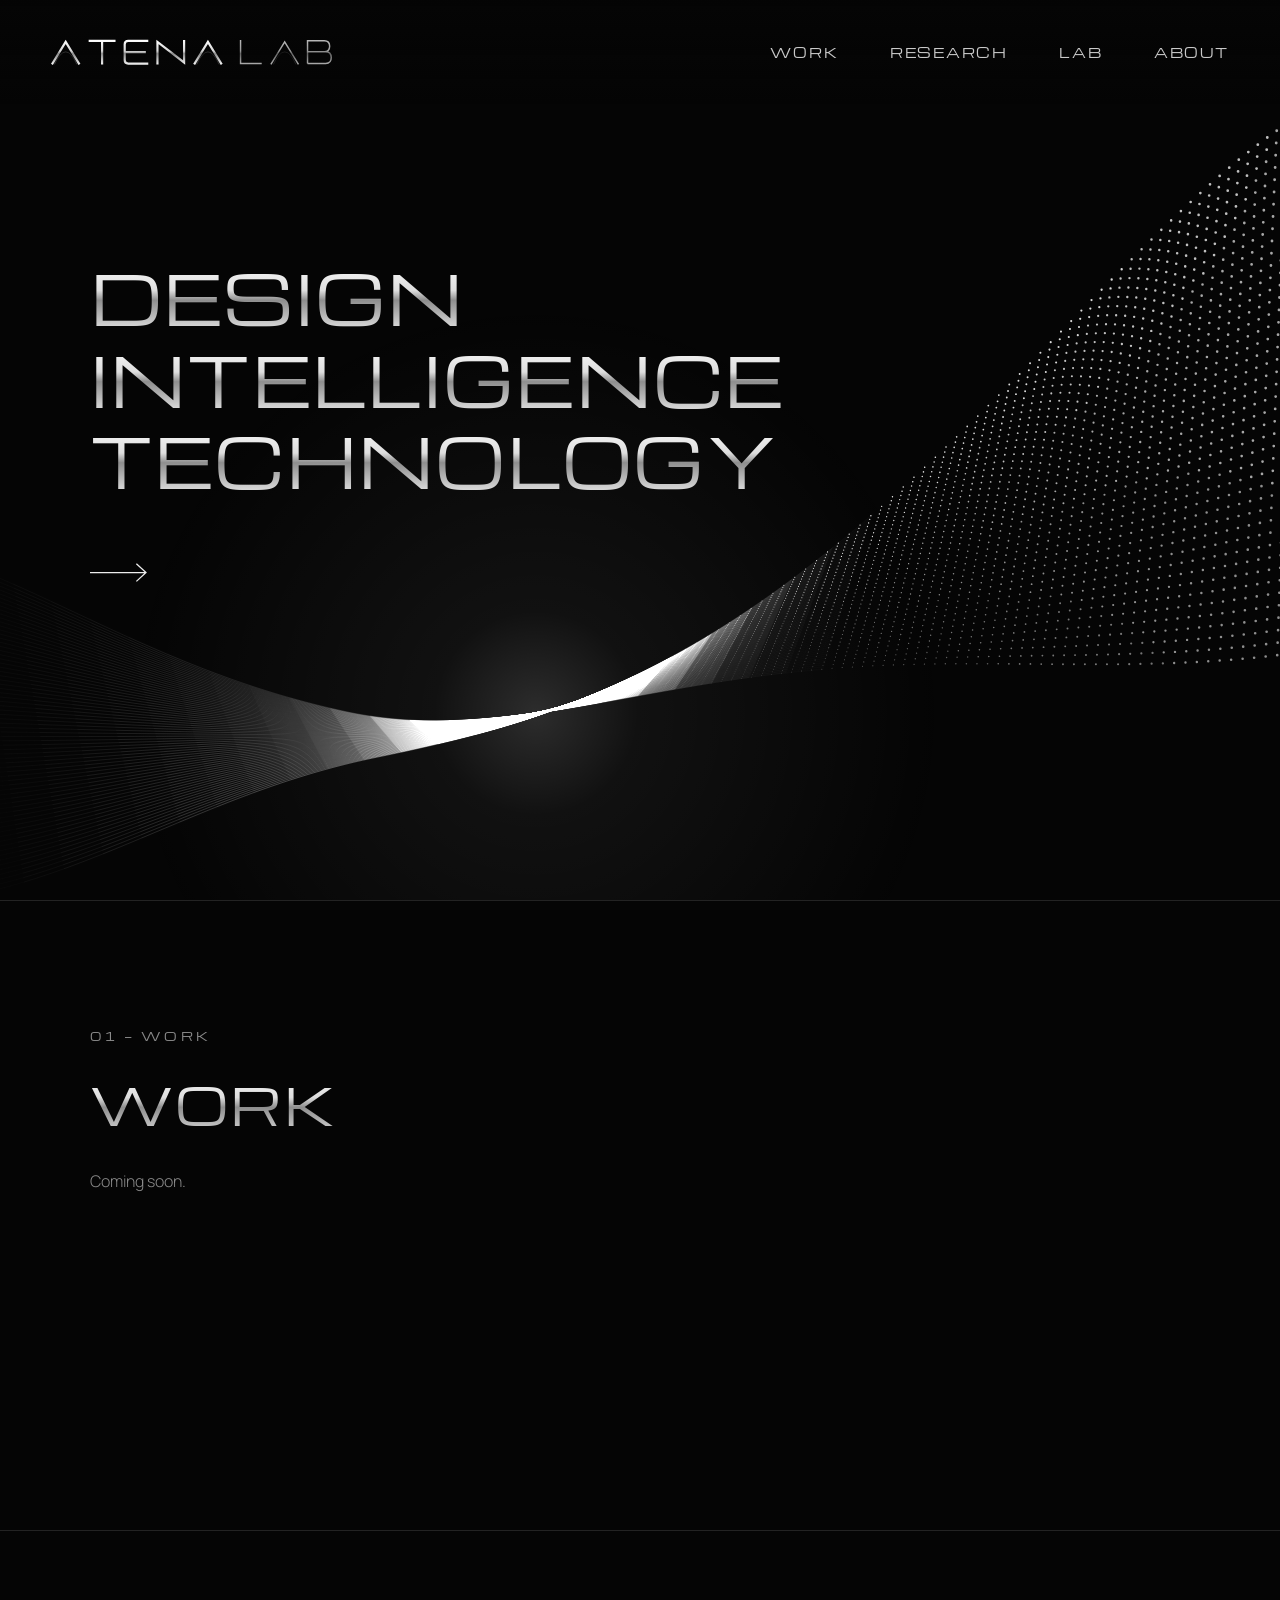
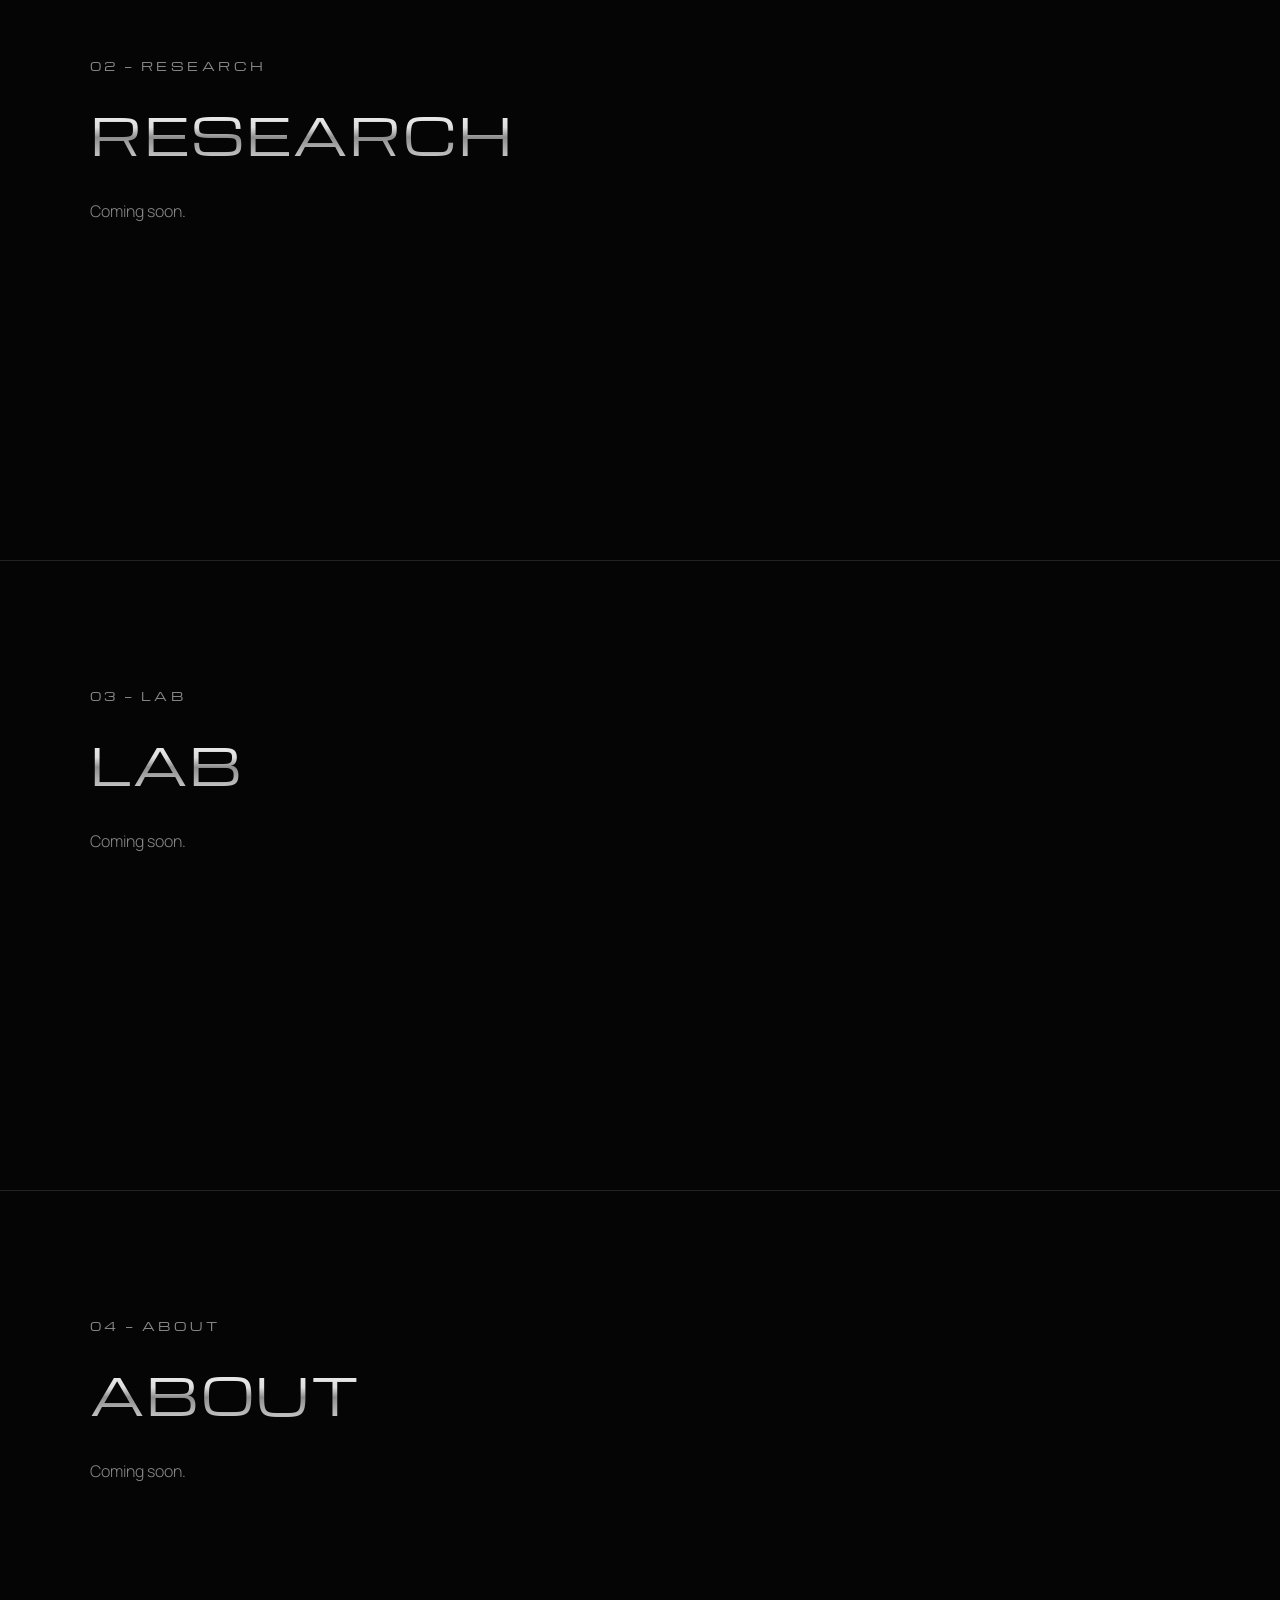
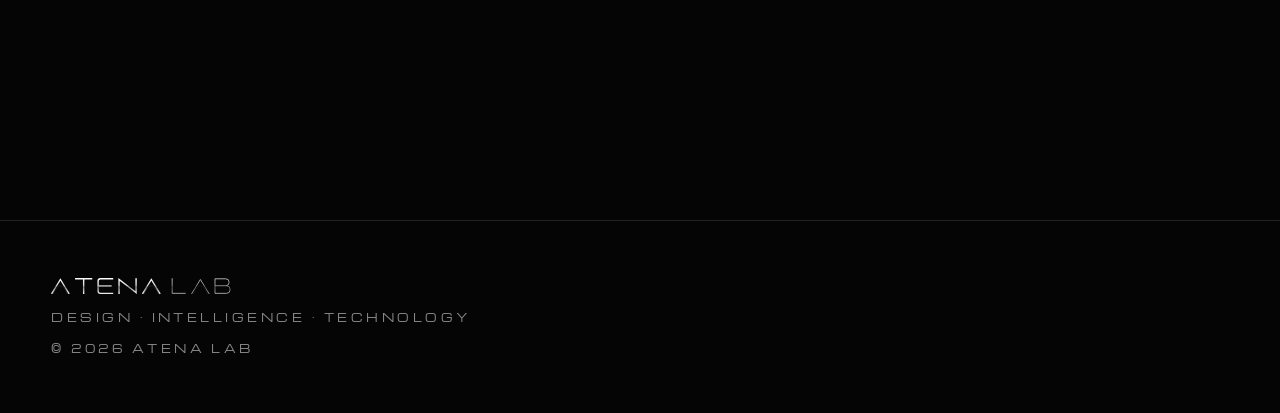
==== index.html @ 181335c7 "Primera version de la pagina de Atena Lab: portada con onda animada, marca y secciones Co-Authored-B" ====
<!doctype html>
<html lang="en">
<head>
  <meta charset="utf-8">
  <meta name="viewport" content="width=device-width, initial-scale=1">
  <title>Atena Lab — Design · Intelligence · Technology</title>
  <meta name="description" content="Atena Lab: design, intelligence and technology.">
  <meta name="theme-color" content="#050505">
  <meta property="og:title" content="Atena Lab">
  <meta property="og:description" content="Design · Intelligence · Technology">
  <meta property="og:image" content="assets/marca/logo-atena-lab.webp">
  <link rel="icon" href="assets/favicon.svg" type="image/svg+xml">
  <link rel="preconnect" href="https://fonts.googleapis.com">
  <link rel="preconnect" href="https://fonts.gstatic.com" crossorigin>
  <link href="https://fonts.googleapis.com/css2?family=Michroma&family=Manrope:wght@300;400&display=swap" rel="stylesheet">
  <link rel="stylesheet" href="css/style.css">
</head>
<body>
  <!-- Logotipo vectorial (aproximación del logo de marca; se reutiliza con <use>) -->
  <svg width="0" height="0" style="position:absolute" aria-hidden="true">
    <defs>
      <linearGradient id="metal" x1="0" y1="0" x2="0" y2="100" gradientUnits="userSpaceOnUse">
        <stop offset="0" stop-color="#ffffff"/>
        <stop offset=".45" stop-color="#d6d6d6"/>
        <stop offset=".56" stop-color="#8c8c8c"/>
        <stop offset="1" stop-color="#f0f0f0"/>
      </linearGradient>
      <symbol id="wordmark" viewBox="0 -8 1152 112">
        <g fill="none" stroke="url(#metal)" stroke-width="9" stroke-linejoin="miter">
          <!-- ATENA -->
          <path d="M3.5,100 L60,8 L116.5,100"/>
          <path d="M14,100 Q60,-2 106,100" stroke-width="1.6" opacity=".55"/>
          <path d="M154,3.5 H264 M209,3.5 V100"/>
          <path d="M398,3.5 H316 Q301.5,3.5 301.5,18 V82 Q301.5,96.5 316,96.5 H398 M301.5,50 H388"/>
          <path d="M435.5,100 V8 L544.5,92 V0"/>
          <path d="M585.5,100 L642,8 L698.5,100"/>
          <path d="M596,100 Q642,-2 688,100" stroke-width="1.6" opacity=".55"/>
        </g>
        <g fill="none" stroke="url(#metal)" stroke-width="6" stroke-linejoin="miter" opacity=".72">
          <!-- LAB -->
          <path d="M775.5,0 V96.5 H862"/>
          <path d="M899.5,100 L956,8 L1012.5,100"/>
          <path d="M910,100 Q956,-2 1002,100" stroke-width="1.4" opacity=".55"/>
          <path d="M1049.5,96.5 V3.5 H1118 Q1140,3.5 1140,25.75 Q1140,48 1118,48 H1049.5 M1118,48 H1124 Q1146.5,48 1146.5,72.25 Q1146.5,96.5 1124,96.5 H1049.5"/>
        </g>
      </symbol>
    </defs>
  </svg>

  <header class="top">
    <a class="brand" href="#inicio" aria-label="Atena Lab — inicio">
      <svg class="wordmark" role="img" aria-label="Atena Lab"><use href="#wordmark"/></svg>
    </a>
    <button class="menu-toggle" aria-expanded="false" aria-controls="menu" aria-label="Menu">
      <span></span><span></span>
    </button>
    <nav id="menu" class="menu">
      <a href="#work">Work</a>
      <a href="#research">Research</a>
      <a href="#lab">Lab</a>
      <a href="#about">About</a>
    </nav>
  </header>

  <main>
    <section id="inicio" class="hero">
      <canvas id="onda" aria-hidden="true"></canvas>
      <div class="hero-text">
        <h1>
          <span>Design</span>
          <span>Intelligence</span>
          <span>Technology</span>
        </h1>
        <a class="arrow" href="#work" aria-label="Go to work">
          <svg viewBox="0 0 72 24" aria-hidden="true"><path d="M0,12 H70 M58,1 L70,12 L58,23" fill="none" stroke="currentColor" stroke-width="1.6"/></svg>
        </a>
      </div>
    </section>

    <section id="work" class="block">
      <p class="label">01 — Work</p>
      <h2 class="metal">Work</h2>
      <p class="placeholder">Coming soon.</p>
    </section>

    <section id="research" class="block">
      <p class="label">02 — Research</p>
      <h2 class="metal">Research</h2>
      <p class="placeholder">Coming soon.</p>
    </section>

    <section id="lab" class="block">
      <p class="label">03 — Lab</p>
      <h2 class="metal">Lab</h2>
      <p class="placeholder">Coming soon.</p>
    </section>

    <section id="about" class="block">
      <p class="label">04 — About</p>
      <h2 class="metal">About</h2>
      <p class="placeholder">Coming soon.</p>
    </section>
  </main>

  <footer class="foot">
    <svg class="wordmark small" role="img" aria-label="Atena Lab"><use href="#wordmark"/></svg>
    <p class="tagline">Design · Intelligence · Technology</p>
    <p class="copy">© <span id="year"></span> Atena Lab</p>
  </footer>

  <script src="js/onda.js" defer></script>
  <script src="js/main.js" defer></script>
</body>
</html>
---- css/style.css ----
/* Atena Lab — hoja de estilos principal */
:root {
  --bg: #050505;
  --ink: #ededed;
  --muted: #8a8a8a;
  --line: rgba(255, 255, 255, .12);
  --display: "Michroma", "Eurostile", "Segoe UI", sans-serif;
  --body: "Manrope", "Segoe UI", system-ui, sans-serif;
  --gutter: clamp(16px, 4vw, 64px);
  --metal: linear-gradient(180deg, #ffffff 0%, #dedede 42%, #8e8e8e 54%, #f4f4f4 100%);
}

* { box-sizing: border-box; margin: 0; padding: 0; }
html { scroll-behavior: smooth; }
body {
  background: var(--bg);
  color: var(--ink);
  font-family: var(--body);
  font-weight: 300;
  line-height: 1.6;
  -webkit-font-smoothing: antialiased;
  overflow-x: hidden;
}
a { color: inherit; text-decoration: none; }

.metal {
  background: var(--metal);
  -webkit-background-clip: text;
  background-clip: text;
  color: transparent;
}

/* ---------- Cabecera ---------- */
.top {
  position: fixed; inset: 0 0 auto 0; z-index: 10;
  display: flex; align-items: center; justify-content: space-between;
  padding: clamp(18px, 3vw, 40px) var(--gutter);
  background: linear-gradient(180deg, rgba(5,5,5,.85), rgba(5,5,5,0));
}
.wordmark { display: block; width: clamp(150px, 22vw, 300px); aspect-ratio: 1152 / 112; }
.wordmark.small { width: 180px; }

.menu { display: flex; gap: clamp(24px, 4vw, 64px); }
.menu a {
  font-family: var(--display);
  font-size: clamp(.72rem, 1vw, .9rem);
  letter-spacing: .14em;
  text-transform: uppercase;
  opacity: .85;
  transition: opacity .3s;
}
.menu a:hover, .menu a:focus-visible { opacity: 1; }

.menu-toggle { display: none; }

/* ---------- Portada ---------- */
.hero {
  position: relative;
  min-height: 100vh; min-height: 100svh;
  display: flex; align-items: center;
  padding: 0 var(--gutter);
  overflow: hidden;
}
#onda { position: absolute; inset: 0; width: 100%; height: 100%; }
.hero-text { position: relative; z-index: 1; padding-left: clamp(0px, 3vw, 48px); margin-top: -6vh; }
.hero h1 {
  font-family: var(--display);
  font-weight: 400;
  font-size: clamp(1.9rem, 5.2vw, 5rem);
  line-height: 1.22;
  letter-spacing: .02em;
  text-transform: uppercase;
}
.hero h1 span {
  display: block;
  background: var(--metal);
  -webkit-background-clip: text;
  background-clip: text;
  color: transparent;
}
.arrow {
  display: inline-block; margin-top: clamp(32px, 7vh, 88px);
  width: clamp(48px, 4.5vw, 72px); color: var(--ink);
  transition: transform .4s ease;
}
.arrow:hover { transform: translateX(10px); }
.arrow svg { display: block; width: 100%; }

/* ---------- Secciones ---------- */
.block {
  min-height: 70vh;
  padding: clamp(96px, 14vh, 160px) var(--gutter);
  padding-left: calc(var(--gutter) + clamp(0px, 3vw, 48px));
  border-top: 1px solid var(--line);
}
.label {
  font-family: var(--display);
  font-size: .72rem; letter-spacing: .3em; text-transform: uppercase;
  color: var(--muted);
}
.block h2 {
  font-family: var(--display); font-weight: 400;
  font-size: clamp(1.8rem, 4vw, 3.4rem);
  text-transform: uppercase; letter-spacing: .04em;
  margin: 18px 0 24px;
}
.placeholder { color: var(--muted); max-width: 48ch; }

/* ---------- Pie ---------- */
.foot {
  border-top: 1px solid var(--line);
  padding: 56px var(--gutter);
  display: grid; gap: 14px; justify-items: start;
}
.tagline, .copy {
  font-family: var(--display);
  font-size: .68rem; letter-spacing: .32em; text-transform: uppercase;
  color: var(--muted);
}

/* ---------- Celular ---------- */
@media (max-width: 760px) {
  .menu-toggle {
    display: grid; gap: 7px; place-content: center;
    width: 40px; height: 40px; background: none; border: 0; cursor: pointer;
  }
  .menu-toggle span { display: block; width: 26px; height: 1.5px; background: var(--ink); transition: transform .3s; }
  .menu-toggle[aria-expanded="true"] span:first-child { transform: translateY(4.25px) rotate(45deg); }
  .menu-toggle[aria-expanded="true"] span:last-child { transform: translateY(-4.25px) rotate(-45deg); }
  .menu {
    position: fixed; inset: 0; z-index: -1;
    flex-direction: column; align-items: center; justify-content: center; gap: 36px;
    background: rgba(5,5,5,.96);
    opacity: 0; pointer-events: none; transition: opacity .3s;
  }
  .menu.open { opacity: 1; pointer-events: auto; }
  .menu a { font-size: 1rem; }
  .hero { align-items: flex-start; }
  .hero-text { margin-top: 0; padding-top: 22svh; padding-left: 0; }
  .block { padding-left: var(--gutter); }
}

@media (prefers-reduced-motion: reduce) {
  html { scroll-behavior: auto; }
  .arrow, .menu, .menu-toggle span { transition: none; }
}
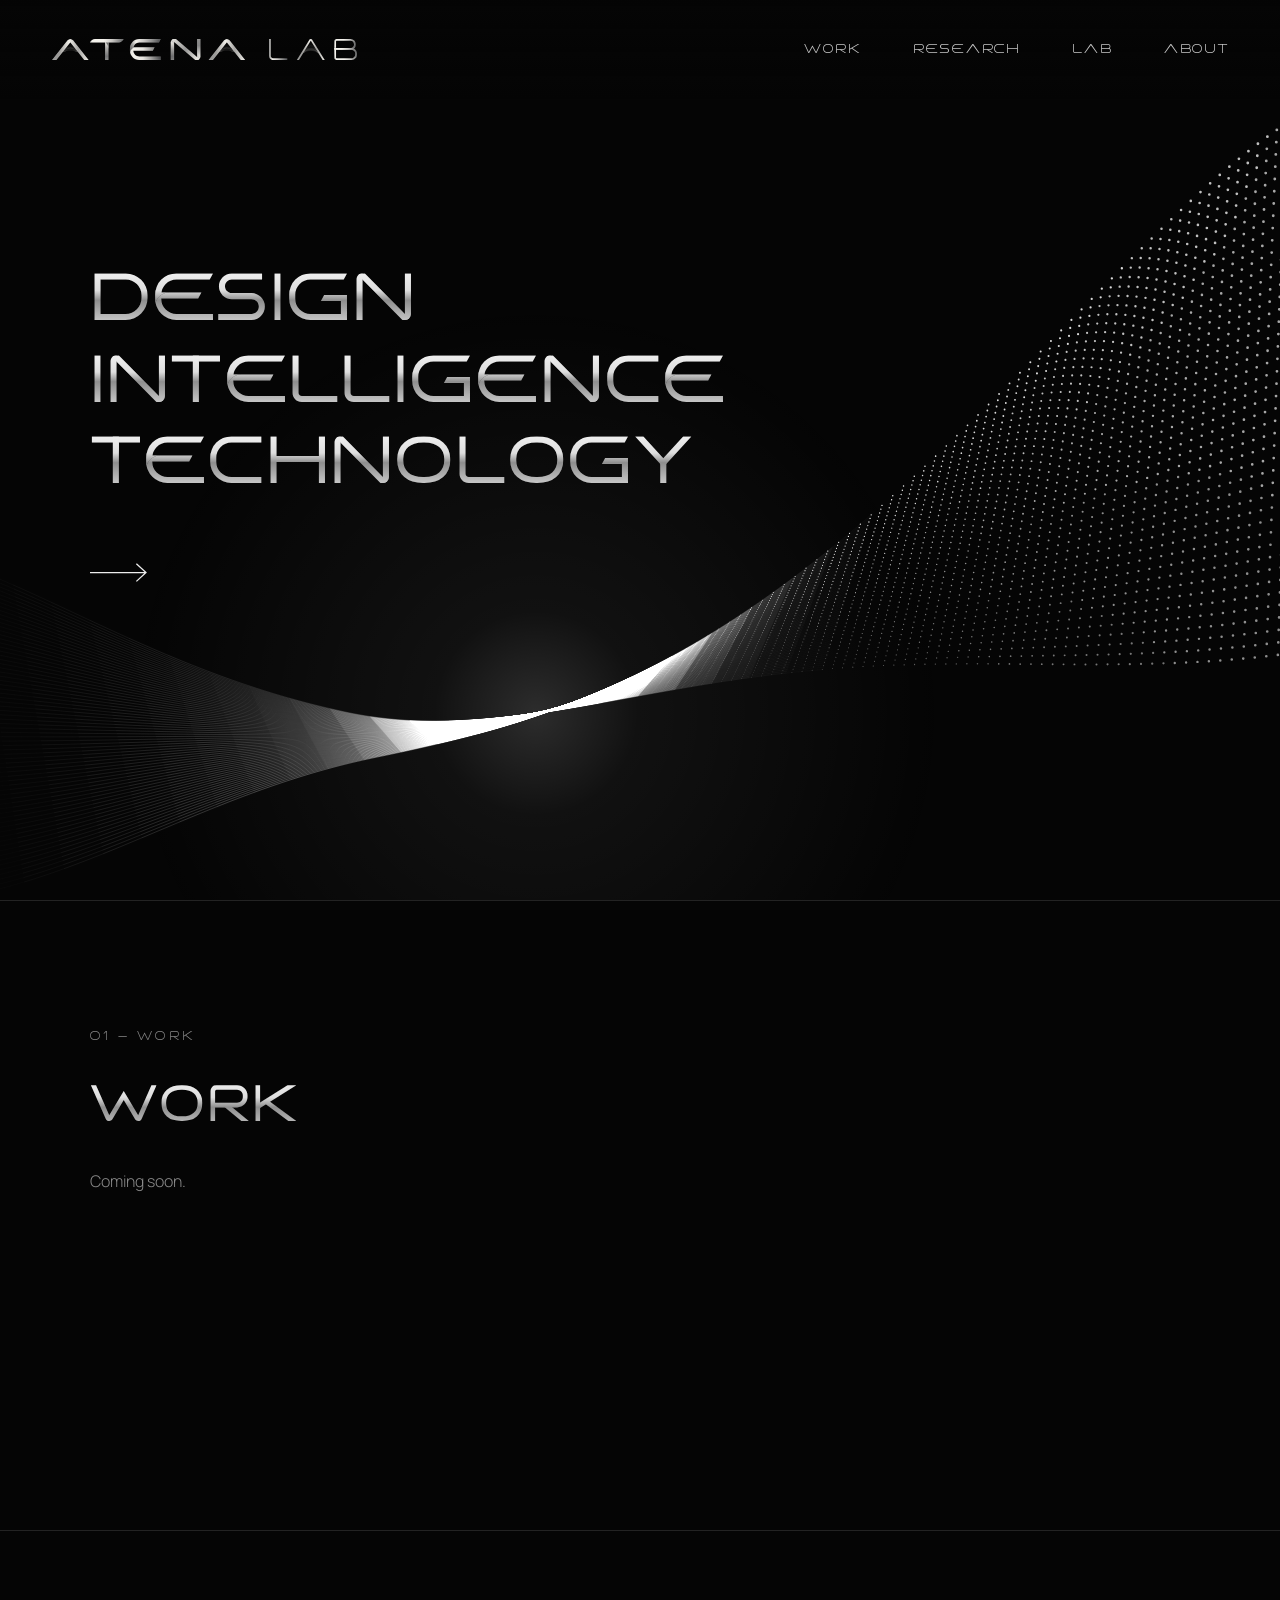
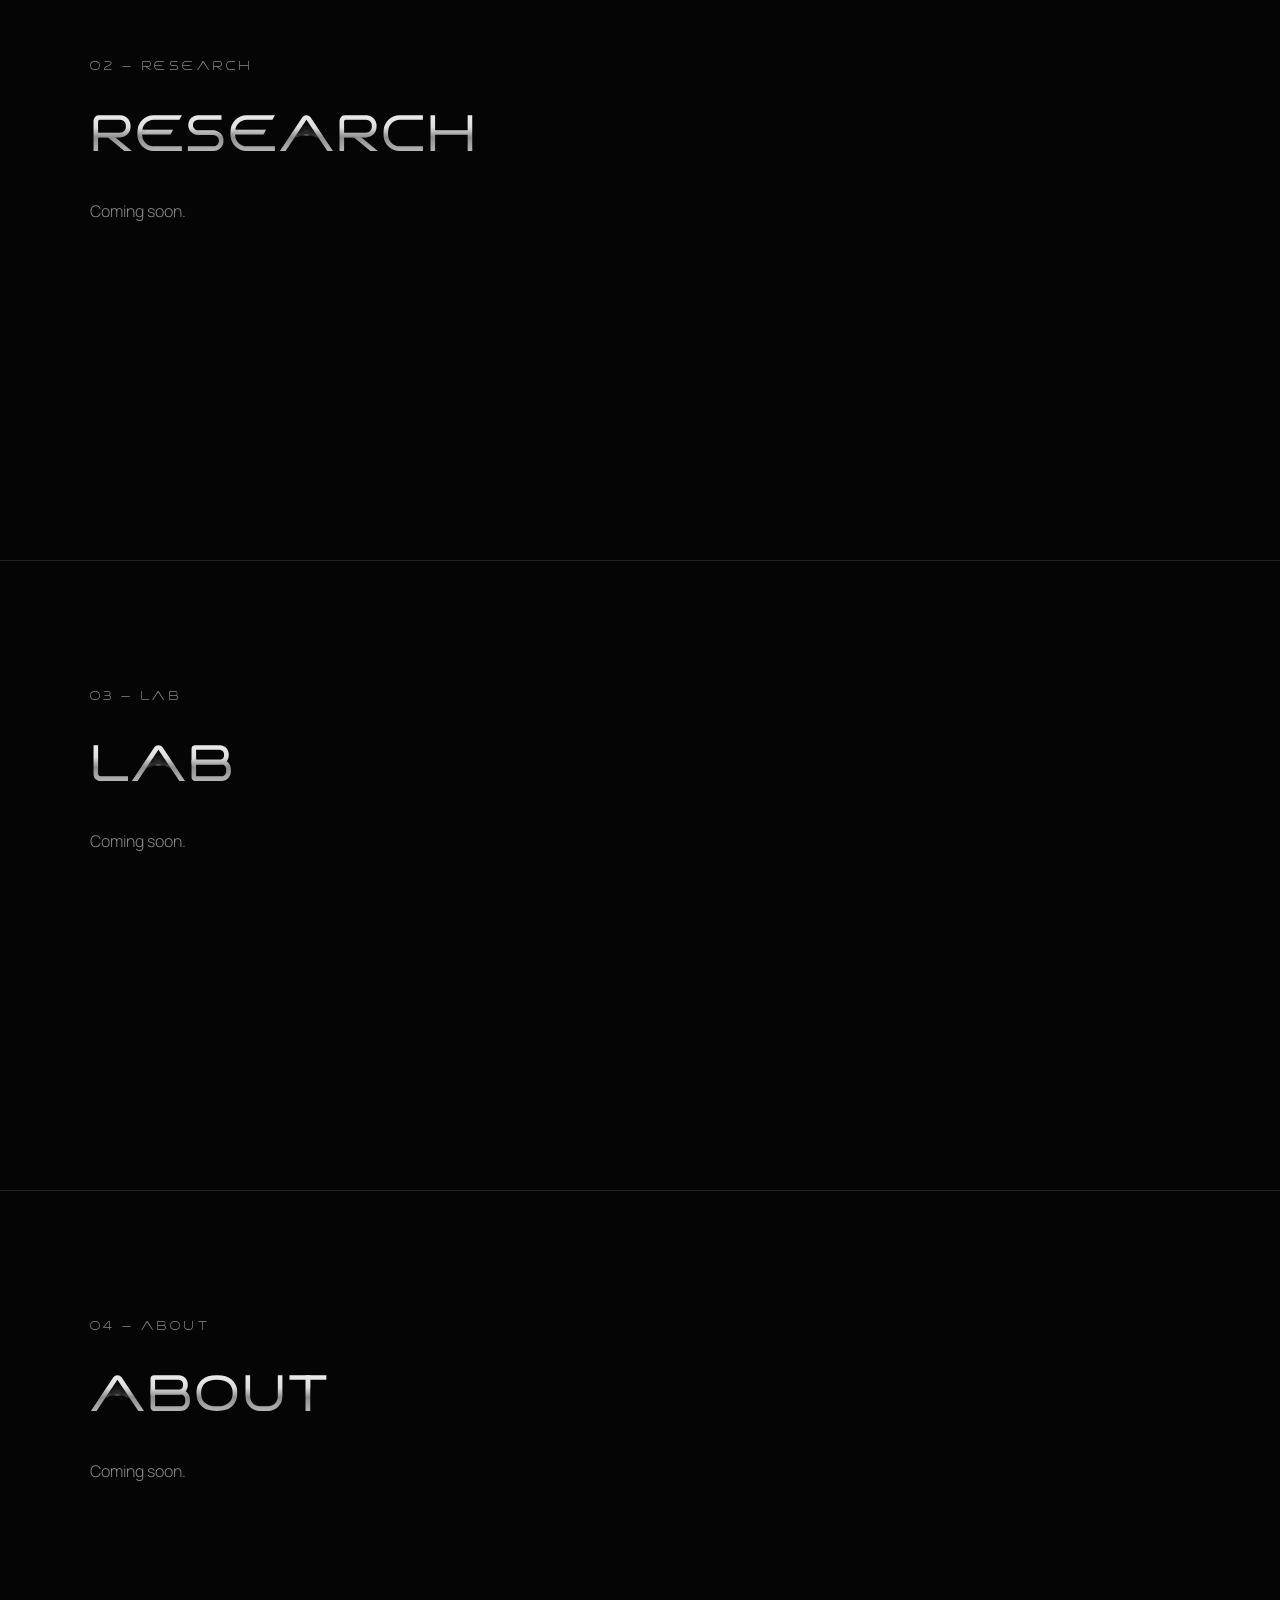
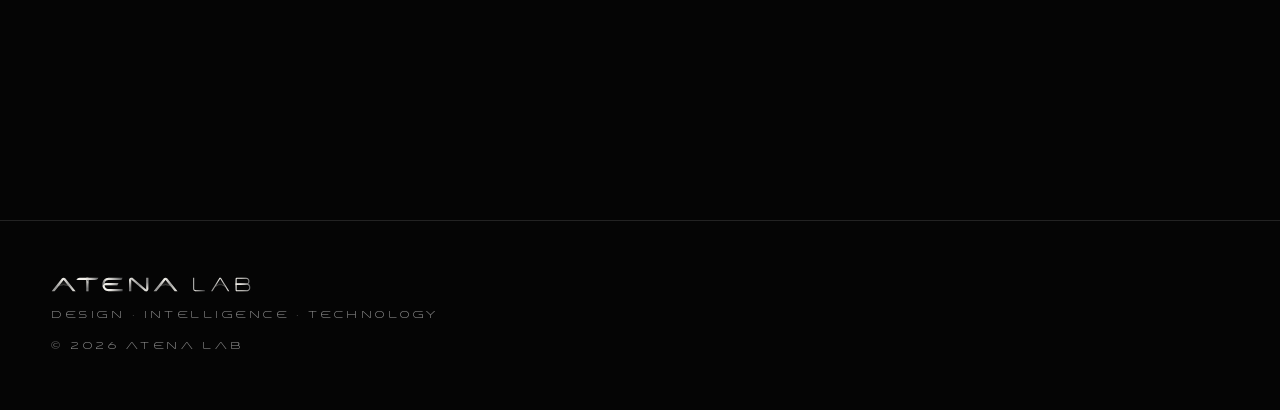
==== commit bf553622: "Atena Sans real en la pagina: fuente de marca, titulares con cuerpo metalico y logotipo vectorial" ====
--- a/index.html
+++ b/index.html
@@ -12,44 +12,15 @@
   <link rel="icon" href="assets/favicon.svg" type="image/svg+xml">
   <link rel="preconnect" href="https://fonts.googleapis.com">
   <link rel="preconnect" href="https://fonts.gstatic.com" crossorigin>
-  <link href="https://fonts.googleapis.com/css2?family=Michroma&family=Manrope:wght@300;400&display=swap" rel="stylesheet">
+  <link href="https://fonts.googleapis.com/css2?family=Manrope:wght@300;400&display=swap" rel="stylesheet">
+  <link rel="preload" href="assets/fuentes/AtenaSans-Regular.woff2" as="font" type="font/woff2" crossorigin>
+  <link rel="preload" href="assets/fuentes/AtenaSansMetal-Regular.woff2" as="font" type="font/woff2" crossorigin>
   <link rel="stylesheet" href="css/style.css">
 </head>
 <body>
-  <!-- Logotipo vectorial (aproximación del logo de marca; se reutiliza con <use>) -->
-  <svg width="0" height="0" style="position:absolute" aria-hidden="true">
-    <defs>
-      <linearGradient id="metal" x1="0" y1="0" x2="0" y2="100" gradientUnits="userSpaceOnUse">
-        <stop offset="0" stop-color="#ffffff"/>
-        <stop offset=".45" stop-color="#d6d6d6"/>
-        <stop offset=".56" stop-color="#8c8c8c"/>
-        <stop offset="1" stop-color="#f0f0f0"/>
-      </linearGradient>
-      <symbol id="wordmark" viewBox="0 -8 1152 112">
-        <g fill="none" stroke="url(#metal)" stroke-width="9" stroke-linejoin="miter">
-          <!-- ATENA -->
-          <path d="M3.5,100 L60,8 L116.5,100"/>
-          <path d="M14,100 Q60,-2 106,100" stroke-width="1.6" opacity=".55"/>
-          <path d="M154,3.5 H264 M209,3.5 V100"/>
-          <path d="M398,3.5 H316 Q301.5,3.5 301.5,18 V82 Q301.5,96.5 316,96.5 H398 M301.5,50 H388"/>
-          <path d="M435.5,100 V8 L544.5,92 V0"/>
-          <path d="M585.5,100 L642,8 L698.5,100"/>
-          <path d="M596,100 Q642,-2 688,100" stroke-width="1.6" opacity=".55"/>
-        </g>
-        <g fill="none" stroke="url(#metal)" stroke-width="6" stroke-linejoin="miter" opacity=".72">
-          <!-- LAB -->
-          <path d="M775.5,0 V96.5 H862"/>
-          <path d="M899.5,100 L956,8 L1012.5,100"/>
-          <path d="M910,100 Q956,-2 1002,100" stroke-width="1.4" opacity=".55"/>
-          <path d="M1049.5,96.5 V3.5 H1118 Q1140,3.5 1140,25.75 Q1140,48 1118,48 H1049.5 M1118,48 H1124 Q1146.5,48 1146.5,72.25 Q1146.5,96.5 1124,96.5 H1049.5"/>
-        </g>
-      </symbol>
-    </defs>
-  </svg>
-
   <header class="top">
     <a class="brand" href="#inicio" aria-label="Atena Lab — inicio">
-      <svg class="wordmark" role="img" aria-label="Atena Lab"><use href="#wordmark"/></svg>
+      <img class="wordmark" src="assets/marca/logo-atena-lab.svg" alt="Atena Lab" width="3009" height="220">
     </a>
     <button class="menu-toggle" aria-expanded="false" aria-controls="menu" aria-label="Menu">
       <span></span><span></span>
@@ -103,7 +74,7 @@
   </main>
 
   <footer class="foot">
-    <svg class="wordmark small" role="img" aria-label="Atena Lab"><use href="#wordmark"/></svg>
+    <img class="wordmark small" src="assets/marca/logo-atena-lab.svg" alt="Atena Lab" width="3009" height="220" loading="lazy">
     <p class="tagline">Design · Intelligence · Technology</p>
     <p class="copy">© <span id="year"></span> Atena Lab</p>
   </footer>
--- a/css/style.css
+++ b/css/style.css
@@ -1,10 +1,23 @@
 /* Atena Lab — hoja de estilos principal */
+
+/* Atena Sans: tipografía de marca (assets/fuentes/). La lisa pesa unos 8 KB por peso. */
+@font-face { font-family: "Atena Sans"; font-weight: 100; font-display: swap; src: url("../assets/fuentes/AtenaSans-Thin.woff2") format("woff2"); }
+@font-face { font-family: "Atena Sans"; font-weight: 300; font-display: swap; src: url("../assets/fuentes/AtenaSans-Light.woff2") format("woff2"); }
+@font-face { font-family: "Atena Sans"; font-weight: 400; font-display: swap; src: url("../assets/fuentes/AtenaSans-Regular.woff2") format("woff2"); }
+@font-face { font-family: "Atena Sans"; font-weight: 500; font-display: swap; src: url("../assets/fuentes/AtenaSans-Medium.woff2") format("woff2"); }
+@font-face { font-family: "Atena Sans"; font-weight: 600; font-display: swap; src: url("../assets/fuentes/AtenaSans-SemiBold.woff2") format("woff2"); }
+@font-face { font-family: "Atena Sans"; font-weight: 700; font-display: swap; src: url("../assets/fuentes/AtenaSans-Bold.woff2") format("woff2"); }
+/* Atena Sans Metal: la misma letra con cuerpo metálico (fuente de color, unos 145 KB por peso). */
+@font-face { font-family: "Atena Sans Metal"; font-weight: 400; font-display: swap; src: url("../assets/fuentes/AtenaSansMetal-Regular.woff2") format("woff2"); }
+@font-face { font-family: "Atena Sans Metal"; font-weight: 600; font-display: swap; src: url("../assets/fuentes/AtenaSansMetal-SemiBold.woff2") format("woff2"); }
+
 :root {
   --bg: #050505;
   --ink: #ededed;
   --muted: #8a8a8a;
   --line: rgba(255, 255, 255, .12);
-  --display: "Michroma", "Eurostile", "Segoe UI", sans-serif;
+  --display: "Atena Sans", "Eurostile", "Segoe UI", sans-serif;
+  --display-metal: "Atena Sans Metal", "Atena Sans", "Eurostile", "Segoe UI", sans-serif;
   --body: "Manrope", "Segoe UI", system-ui, sans-serif;
   --gutter: clamp(16px, 4vw, 64px);
   --metal: linear-gradient(180deg, #ffffff 0%, #dedede 42%, #8e8e8e 54%, #f4f4f4 100%);
@@ -23,7 +36,10 @@
 }
 a { color: inherit; text-decoration: none; }
 
+/* Texto metálico: lo pinta la propia fuente de color. El degradado de fondo queda de respaldo
+   para los navegadores que no dibujan fuentes de color (ahí la letra se ve lisa con el degradado). */
 .metal {
+  font-family: var(--display-metal);
   background: var(--metal);
   -webkit-background-clip: text;
   background-clip: text;
@@ -37,8 +53,8 @@
   padding: clamp(18px, 3vw, 40px) var(--gutter);
   background: linear-gradient(180deg, rgba(5,5,5,.85), rgba(5,5,5,0));
 }
-.wordmark { display: block; width: clamp(150px, 22vw, 300px); aspect-ratio: 1152 / 112; }
-.wordmark.small { width: 180px; }
+.wordmark { display: block; width: clamp(170px, 24vw, 330px); height: auto; aspect-ratio: 3009 / 220; }
+.wordmark.small { width: 200px; }
 
 .menu { display: flex; gap: clamp(24px, 4vw, 64px); }
 .menu a {
@@ -73,6 +89,7 @@
 }
 .hero h1 span {
   display: block;
+  font-family: var(--display-metal);
   background: var(--metal);
   -webkit-background-clip: text;
   background-clip: text;
@@ -99,7 +116,7 @@
   color: var(--muted);
 }
 .block h2 {
-  font-family: var(--display); font-weight: 400;
+  font-family: var(--display-metal); font-weight: 400;
   font-size: clamp(1.8rem, 4vw, 3.4rem);
   text-transform: uppercase; letter-spacing: .04em;
   margin: 18px 0 24px;
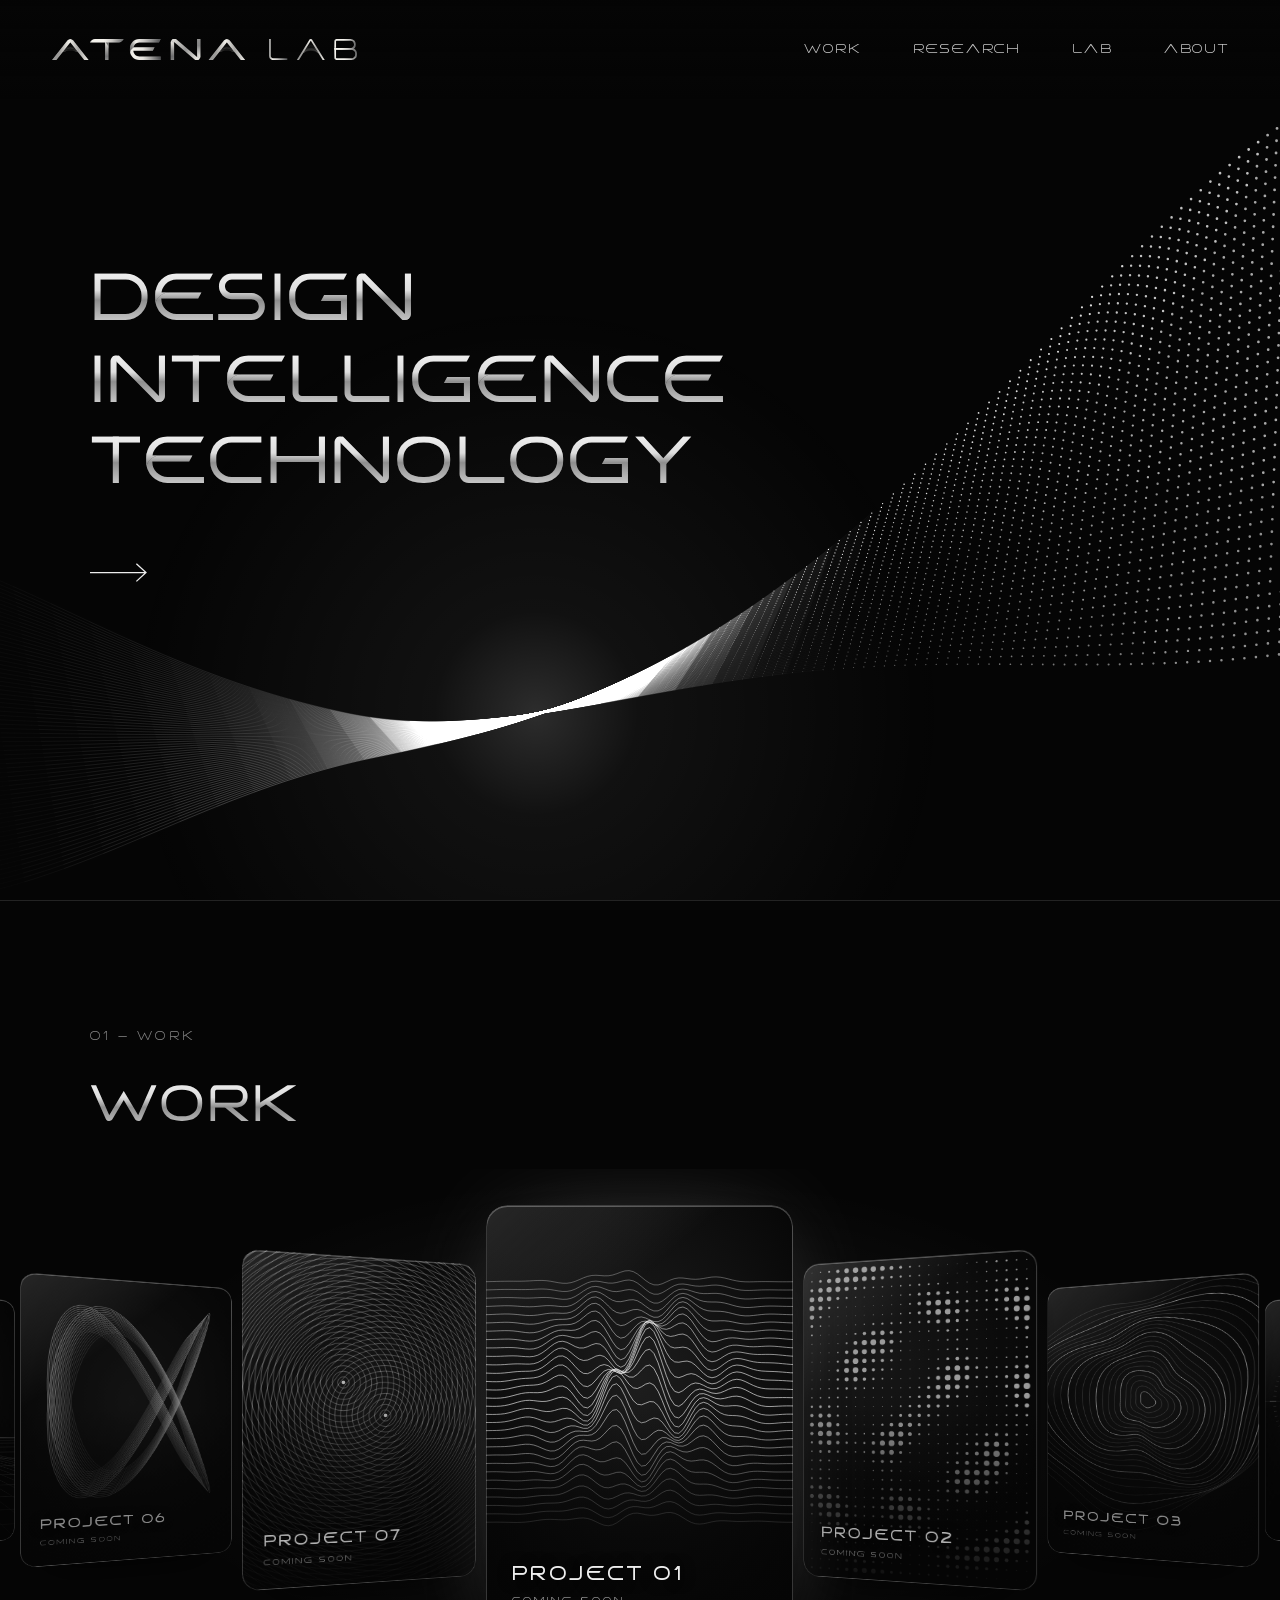
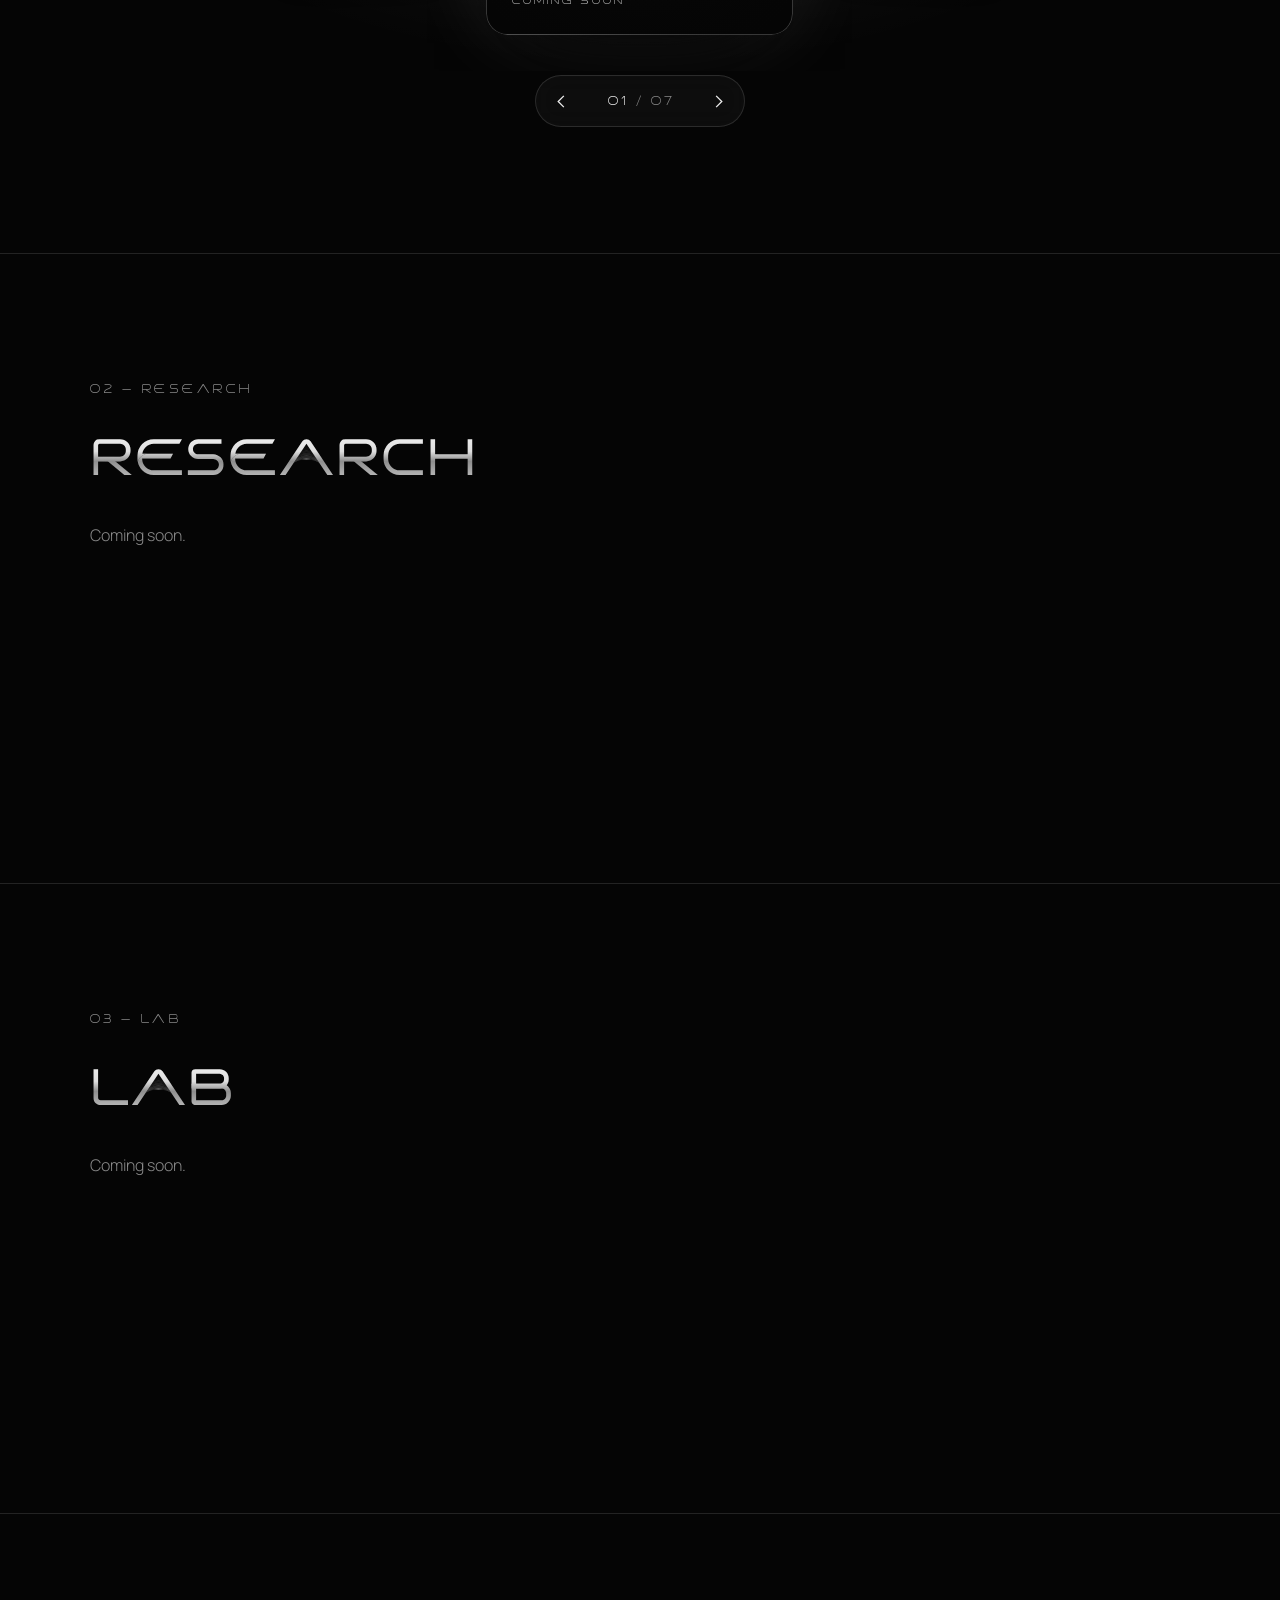
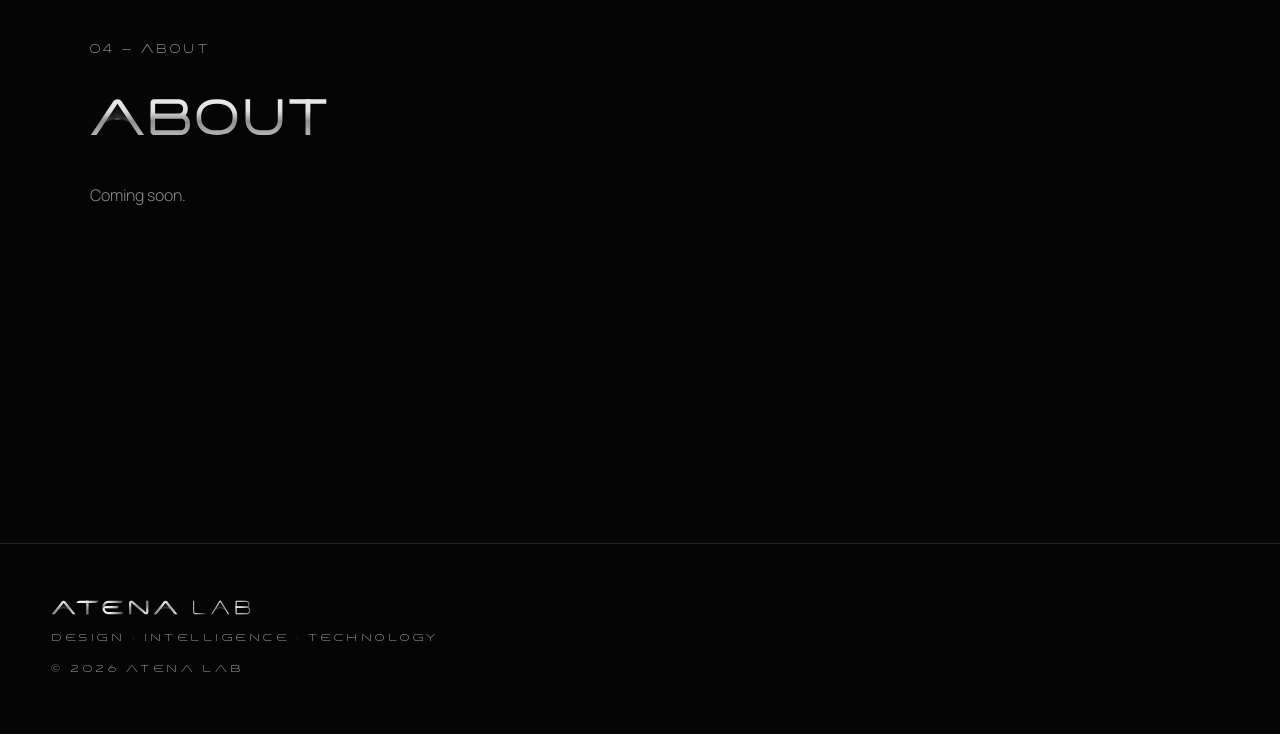
==== commit 58055c84: "Barra de proyectos curva en la seccion Work Carrusel 3D propio (sin bibliotecas) con tarjetas en arc" ====
--- a/index.html
+++ b/index.html
@@ -16,6 +16,7 @@
   <link rel="preload" href="assets/fuentes/AtenaSans-Regular.woff2" as="font" type="font/woff2" crossorigin>
   <link rel="preload" href="assets/fuentes/AtenaSansMetal-Regular.woff2" as="font" type="font/woff2" crossorigin>
   <link rel="stylesheet" href="css/style.css">
+  <link rel="stylesheet" href="css/proyectos.css">
 </head>
 <body>
   <header class="top">
@@ -51,7 +52,33 @@
     <section id="work" class="block">
       <p class="label">01 — Work</p>
       <h2 class="metal">Work</h2>
-      <p class="placeholder">Coming soon.</p>
+      <!-- Barra de proyectos curva. Las tarjetas se arman desde js/proyectos-datos.js -->
+      <div class="pb" id="proyectos" role="region" aria-roledescription="carousel" aria-label="Projects">
+        <div class="pb-stage">
+          <!-- Copia de respaldo para navegadores sin JavaScript (se ve como una fila que se desplaza).
+               Con JavaScript, js/proyectos.js la reemplaza por la lista de js/proyectos-datos.js.
+               Si cambian los proyectos, actualizar tambien estas lineas. -->
+          <ul class="pb-track" role="list">
+            <li class="pb-item"><div class="pb-card"><img src="assets/proyectos/muestra-01.svg" alt="" width="1000" height="1400" loading="lazy"><span class="pb-cap"><span class="pb-titulo">Project 01</span><span class="pb-dato">Coming soon</span></span></div></li>
+            <li class="pb-item"><div class="pb-card"><img src="assets/proyectos/muestra-02.svg" alt="" width="1000" height="1400" loading="lazy"><span class="pb-cap"><span class="pb-titulo">Project 02</span><span class="pb-dato">Coming soon</span></span></div></li>
+            <li class="pb-item"><div class="pb-card"><img src="assets/proyectos/muestra-03.svg" alt="" width="1000" height="1400" loading="lazy"><span class="pb-cap"><span class="pb-titulo">Project 03</span><span class="pb-dato">Coming soon</span></span></div></li>
+            <li class="pb-item"><div class="pb-card"><img src="assets/proyectos/muestra-04.svg" alt="" width="1000" height="1400" loading="lazy"><span class="pb-cap"><span class="pb-titulo">Project 04</span><span class="pb-dato">Coming soon</span></span></div></li>
+            <li class="pb-item"><div class="pb-card"><img src="assets/proyectos/muestra-05.svg" alt="" width="1000" height="1400" loading="lazy"><span class="pb-cap"><span class="pb-titulo">Project 05</span><span class="pb-dato">Coming soon</span></span></div></li>
+            <li class="pb-item"><div class="pb-card"><img src="assets/proyectos/muestra-06.svg" alt="" width="1000" height="1400" loading="lazy"><span class="pb-cap"><span class="pb-titulo">Project 06</span><span class="pb-dato">Coming soon</span></span></div></li>
+            <li class="pb-item"><div class="pb-card"><img src="assets/proyectos/muestra-07.svg" alt="" width="1000" height="1400" loading="lazy"><span class="pb-cap"><span class="pb-titulo">Project 07</span><span class="pb-dato">Coming soon</span></span></div></li>
+          </ul>
+        </div>
+        <div class="pb-controles">
+          <button type="button" class="pb-btn pb-prev" aria-label="Previous project">
+            <svg viewBox="0 0 16 16" aria-hidden="true"><path d="M10.5,2 L4.5,8 L10.5,14" fill="none" stroke="currentColor" stroke-width="1.4"/></svg>
+          </button>
+          <p class="pb-contador" aria-hidden="true"><span class="pb-actual">01</span> / <span class="pb-total">07</span></p>
+          <button type="button" class="pb-btn pb-next" aria-label="Next project">
+            <svg viewBox="0 0 16 16" aria-hidden="true"><path d="M5.5,2 L11.5,8 L5.5,14" fill="none" stroke="currentColor" stroke-width="1.4"/></svg>
+          </button>
+        </div>
+        <p class="pb-voz" role="status" aria-live="polite"></p>
+      </div>
     </section>
 
     <section id="research" class="block">
@@ -81,5 +108,7 @@
 
   <script src="js/onda.js" defer></script>
   <script src="js/main.js" defer></script>
+  <script src="js/proyectos-datos.js" defer></script>
+  <script src="js/proyectos.js" defer></script>
 </body>
 </html>
--- a/css/proyectos.css
+++ b/css/proyectos.css
@@ -0,0 +1,176 @@
+/* Atena Lab — barra de proyectos curva (sección Work)
+   Usa las variables de css/style.css. Los datos están en js/proyectos-datos.js
+   y el movimiento en js/proyectos.js.
+
+   Hay dos estados:
+   1) Base: una fila de tarjetas que se desplaza de lado (lo que se ve sin JavaScript).
+   2) .es-3d: el arco con perspectiva. Esa clase la pone js/proyectos.js cuando todo cargó bien. */
+
+.pb {
+  /* Tamaño de la tarjeta: manda el ancho; el alto sale de la proporción 5:7. */
+  --pb-w: clamp(170px, min(24vw, 38vh), 440px);
+  --pb-h: calc(var(--pb-w) * 1.4);
+  --pb-radio: calc(var(--pb-w) * .07);
+  --pb-aire: 36px;
+  position: relative;
+  /* A sangre: deshace el margen lateral de la sección para que el arco llegue a los bordes de la pantalla. */
+  margin: 0 calc(-1 * var(--gutter)) 0 calc(-1 * (var(--gutter) + clamp(0px, 3vw, 48px)));
+}
+
+/* ---------- Estado base: fila que se desplaza ---------- */
+.pb-stage { position: relative; }
+.pb-track {
+  list-style: none;
+  display: flex; gap: 16px;
+  padding: 24px var(--gutter);
+  overflow-x: auto;
+  scroll-snap-type: x mandatory;
+  scrollbar-width: thin; scrollbar-color: rgba(255, 255, 255, .25) transparent;
+}
+.pb-item {
+  flex: 0 0 var(--pb-w);
+  width: var(--pb-w); height: var(--pb-h);
+  scroll-snap-align: center;
+}
+
+/* ---------- Tarjeta ---------- */
+.pb-card {
+  position: relative; display: block; isolation: isolate;
+  width: 100%; height: 100%;
+  padding: 0; border: 0; border-radius: var(--pb-radio);
+  overflow: hidden;
+  background: #0b0b0b; color: var(--ink);
+  font: inherit; text-align: left;
+  box-shadow: 0 34px 60px -34px #000;
+  transition: box-shadow .6s cubic-bezier(.22, 1, .36, 1);
+  -webkit-tap-highlight-color: transparent;
+}
+.pb-card img {
+  position: absolute; inset: 0;
+  width: 100%; height: 100%;
+  object-fit: cover;
+  -webkit-user-drag: none; user-select: none;
+}
+/* Degradado inferior: hace legible el título sobre cualquier imagen. */
+.pb-card::before {
+  content: ""; position: absolute; inset: 0; z-index: 1;
+  background: linear-gradient(180deg, rgba(5, 5, 5, 0) 46%, rgba(5, 5, 5, .62) 74%, rgba(5, 5, 5, .94) 100%);
+}
+/* Vidrio: borde fino claro y un brillo suave en la esquina. */
+.pb-card::after {
+  content: ""; position: absolute; inset: 0; z-index: 4;
+  border-radius: inherit;
+  border: 1px solid rgba(255, 255, 255, .2);
+  background: linear-gradient(140deg, rgba(255, 255, 255, .13) 0%, rgba(255, 255, 255, 0) 30%);
+  box-shadow: inset 0 1px 0 rgba(255, 255, 255, .28);
+  pointer-events: none;
+}
+.pb-cap {
+  position: absolute; left: 0; right: 0; bottom: 0; z-index: 2;
+  display: grid; gap: .5em;
+  padding: calc(var(--pb-w) * .085);
+}
+.pb-titulo {
+  font-family: var(--display); font-weight: 500;
+  font-size: clamp(.9rem, calc(var(--pb-w) * .064), 1.6rem);
+  line-height: 1.2; letter-spacing: .12em; text-transform: uppercase;
+  text-shadow: 0 1px 14px rgba(0, 0, 0, .7);
+}
+.pb-dato {
+  font-family: var(--display);
+  font-size: clamp(.56rem, calc(var(--pb-w) * .032), .74rem);
+  letter-spacing: .3em; text-transform: uppercase;
+  color: rgba(237, 237, 237, .74);
+}
+/* Velo: oscurece las tarjetas a medida que se alejan del centro (lo gradúa el JS con --pb-velo). */
+.pb-velo {
+  position: absolute; inset: 0; z-index: 3;
+  background: var(--bg);
+  opacity: var(--pb-velo, 0);
+  pointer-events: none;
+}
+/* Texto solo para lectores de pantalla (anuncia el proyecto activo). */
+.pb-voz {
+  position: absolute; width: 1px; height: 1px; margin: -1px;
+  overflow: hidden; clip-path: inset(50%); white-space: nowrap;
+}
+.pb-card:focus-visible { outline: 2px solid #fff; outline-offset: 5px; }
+
+/* ---------- Estado 3D: el arco ---------- */
+.pb.es-3d .pb-stage {
+  height: calc(var(--pb-h) + 2 * var(--pb-aire));
+  overflow: hidden;
+  touch-action: pan-y;          /* el dedo en vertical sigue moviendo la página */
+  user-select: none; -webkit-user-select: none;
+  cursor: grab;
+}
+.pb.es-3d .pb-card { cursor: pointer; }
+.pb.es-3d.arrastrando .pb-stage { cursor: grabbing; }
+.pb.es-3d.arrastrando .pb-card { cursor: grabbing; }
+/* Resplandor tenue detrás de la tarjeta central. */
+.pb.es-3d .pb-stage::before {
+  content: ""; position: absolute; left: 50%; top: 50%;
+  width: calc(var(--pb-w) * 3.4); height: calc(var(--pb-h) * 1.15);
+  transform: translate(-50%, -50%);
+  background: radial-gradient(closest-side, rgba(255, 255, 255, .075), rgba(255, 255, 255, 0));
+  pointer-events: none;
+}
+.pb.es-3d .pb-track {
+  position: absolute; inset: 0;
+  display: block; padding: 0;
+  overflow: visible; scroll-snap-type: none;
+  perspective-origin: 50% 50%;   /* la distancia de perspectiva la pone el JS según el ancho de la tarjeta */
+}
+.pb.es-3d .pb-item {
+  position: absolute; left: 50%; top: 50%;
+  margin: calc(var(--pb-h) / -2) 0 0 calc(var(--pb-w) / -2);
+  will-change: transform, opacity;
+  backface-visibility: hidden;
+}
+.pb.es-3d .pb-item.es-activa .pb-card {
+  box-shadow: 0 44px 80px -36px #000, 0 0 110px -28px rgba(255, 255, 255, .26);
+}
+.pb.es-3d .pb-item:not(.es-activa) .pb-card:hover .pb-velo { opacity: calc(var(--pb-velo, 0) * .55); }
+
+/* ---------- Controles: anterior · contador · siguiente ---------- */
+.pb-controles { display: none; }
+.pb.es-3d .pb-controles {
+  display: flex; align-items: center; justify-content: center; gap: 10px;
+  width: max-content; margin: 4px auto 0; padding: 5px;
+  border: 1px solid var(--line); border-radius: 999px;
+  background: rgba(255, 255, 255, .035);
+  -webkit-backdrop-filter: blur(12px); backdrop-filter: blur(12px);
+}
+.pb-btn {
+  display: grid; place-items: center;
+  width: 40px; height: 40px;
+  border: 1px solid transparent; border-radius: 50%;
+  background: transparent; color: var(--ink);
+  cursor: pointer;
+  transition: background .3s, border-color .3s;
+}
+.pb-btn:hover { background: rgba(255, 255, 255, .08); border-color: var(--line); }
+.pb-btn:focus-visible { outline: 2px solid #fff; outline-offset: 2px; }
+.pb-btn svg { display: block; width: 15px; height: 15px; }
+.pb-contador {
+  min-width: 8.5em; text-align: center;
+  font-family: var(--display); font-size: .72rem;
+  letter-spacing: .3em; text-indent: .3em;
+  font-variant-numeric: tabular-nums;
+  color: var(--muted);
+}
+.pb-contador .pb-actual { color: var(--ink); }
+
+/* ---------- Celular ---------- */
+@media (max-width: 760px) {
+  .pb {
+    --pb-w: clamp(150px, min(72vw, 58vh), 340px);
+    --pb-aire: 28px;
+    margin-left: calc(-1 * var(--gutter));
+  }
+  .pb-btn { width: 44px; height: 44px; }
+}
+
+@media (prefers-reduced-motion: reduce) {
+  .pb-card, .pb-btn { transition: none; }
+}
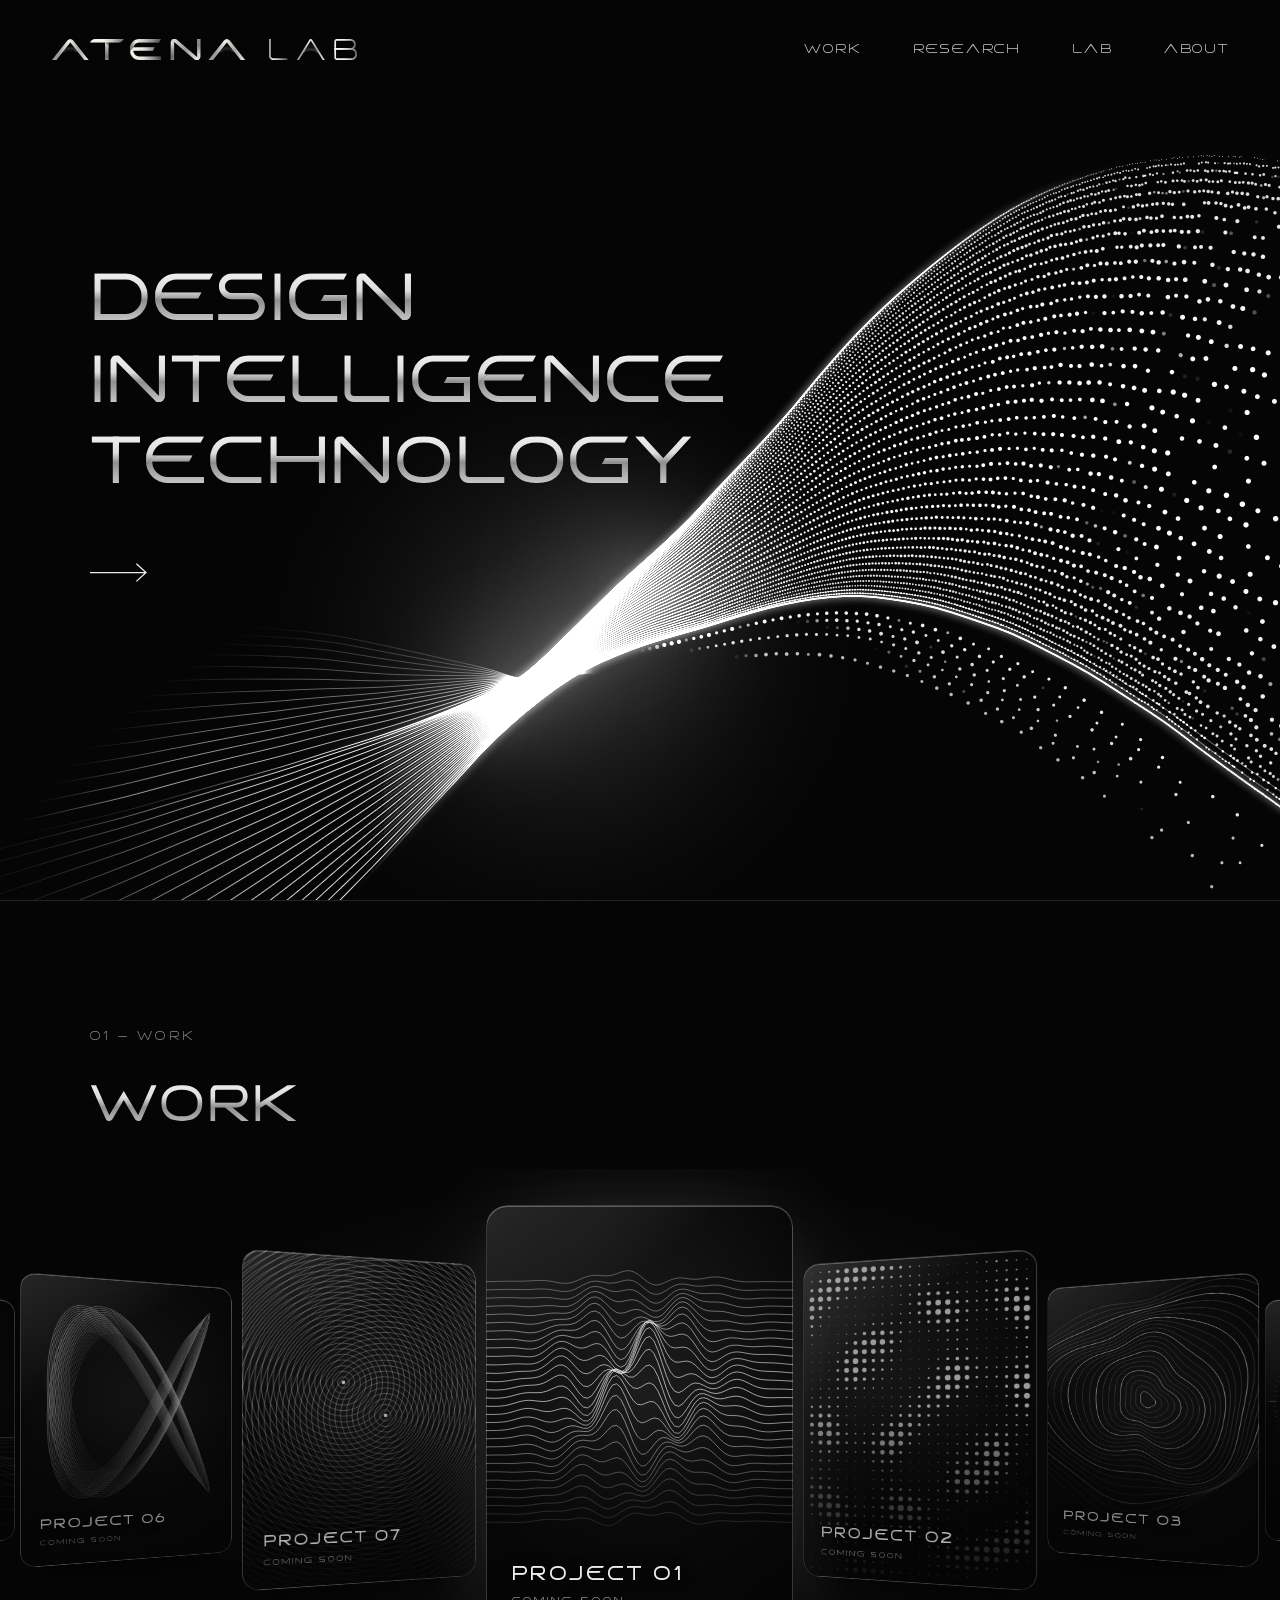
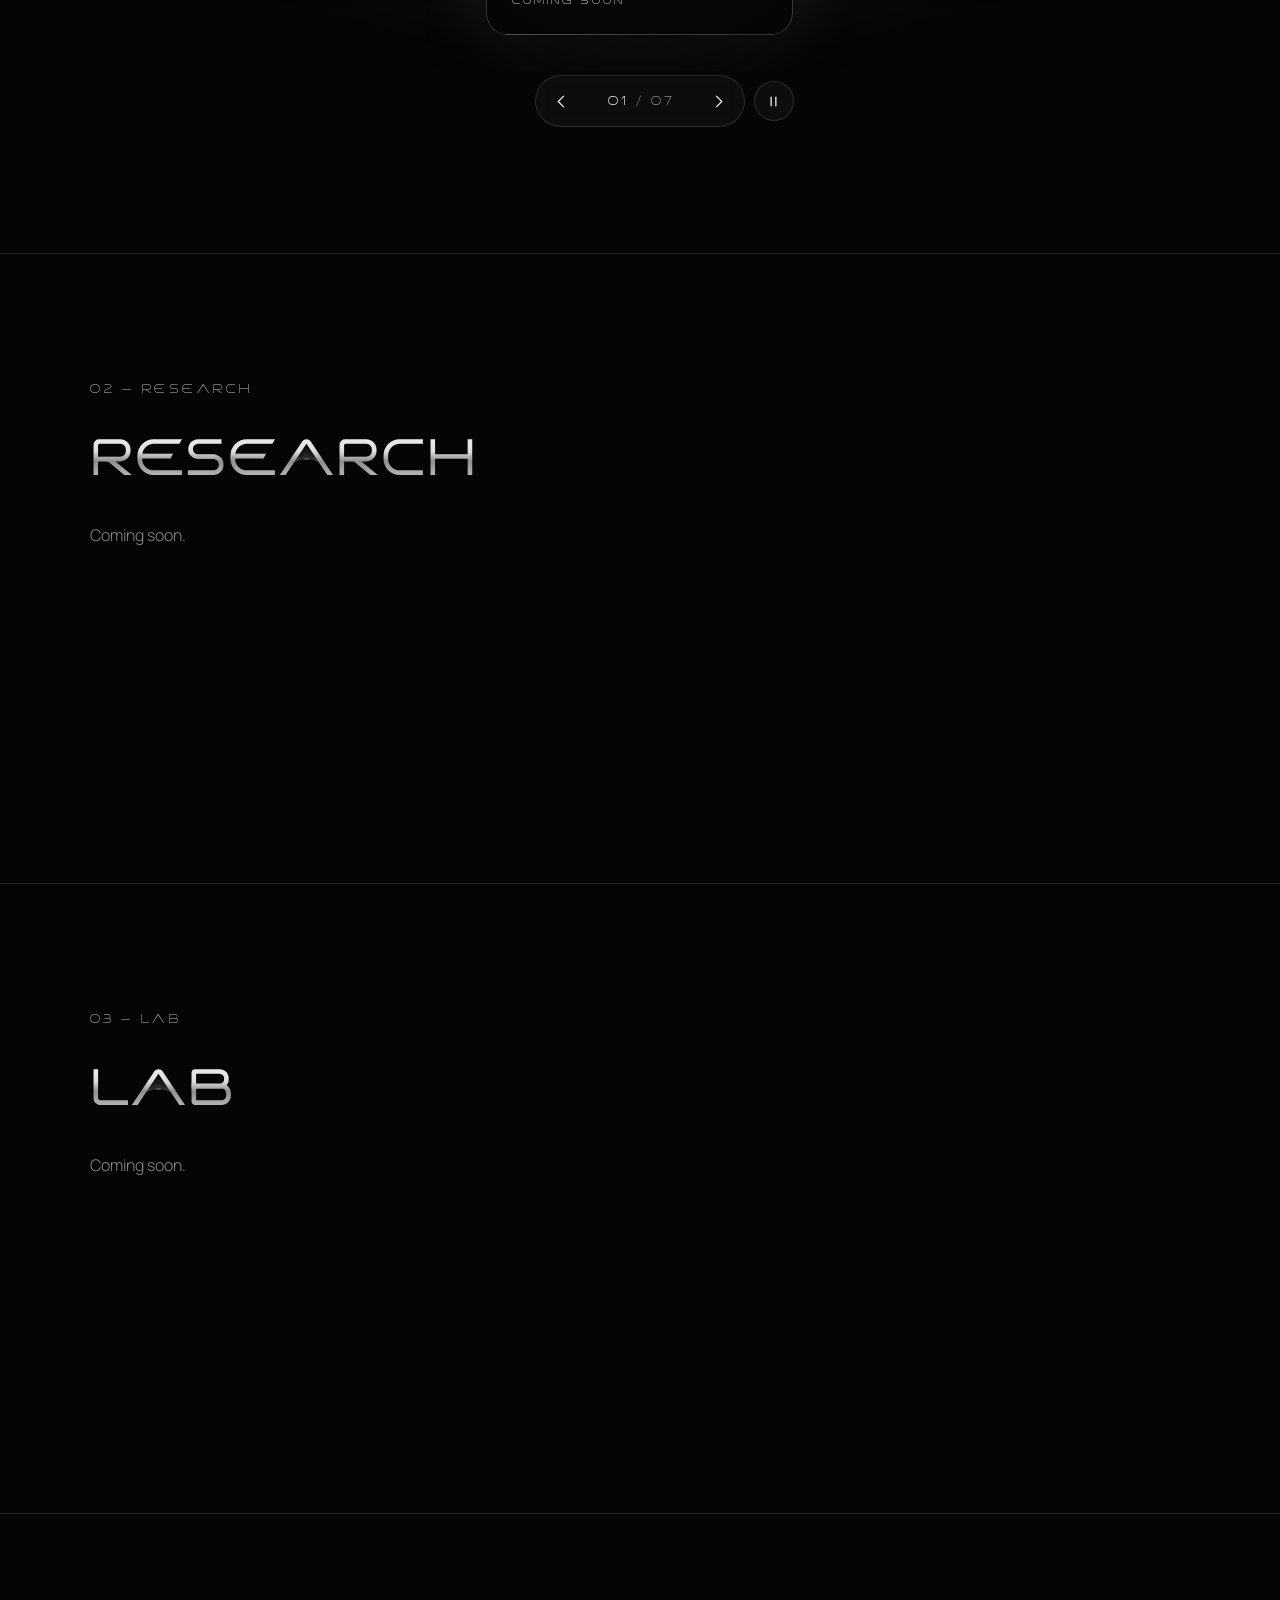
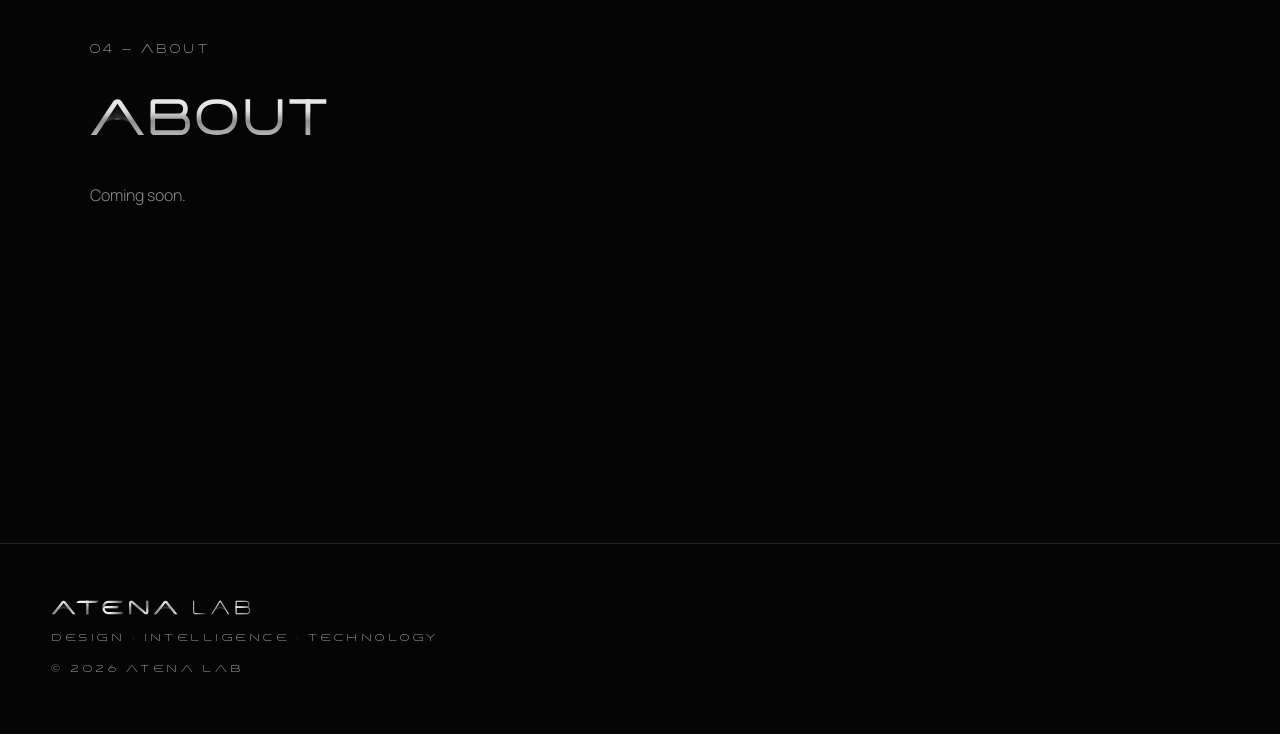
==== commit 3cac81c8: "Barra de proyectos: avance automatico con pausa La barra pasa sola al proyecto siguiente cada 4 s, e" ====
--- a/index.html
+++ b/index.html
@@ -76,6 +76,11 @@
           <button type="button" class="pb-btn pb-next" aria-label="Next project">
             <svg viewBox="0 0 16 16" aria-hidden="true"><path d="M5.5,2 L11.5,8 L5.5,14" fill="none" stroke="currentColor" stroke-width="1.4"/></svg>
           </button>
+          <!-- Pausa / reanudar el avance automatico. Solo aparece cuando js/proyectos.js lo activa. -->
+          <button type="button" class="pb-btn pb-pausa" aria-label="Pause auto-advance">
+            <svg class="pb-ico-pausa" viewBox="0 0 16 16" aria-hidden="true"><path d="M5.5,3 V13 M10.5,3 V13" fill="none" stroke="currentColor" stroke-width="1.4"/></svg>
+            <svg class="pb-ico-seguir" viewBox="0 0 16 16" aria-hidden="true"><path d="M5,2.5 L12,8 L5,13.5 Z" fill="none" stroke="currentColor" stroke-width="1.4" stroke-linejoin="round"/></svg>
+          </button>
         </div>
         <p class="pb-voz" role="status" aria-live="polite"></p>
       </div>
--- a/css/proyectos.css
+++ b/css/proyectos.css
@@ -161,6 +161,23 @@
 }
 .pb-contador .pb-actual { color: var(--ink); }
 
+/* Pausa / reanudar el avance automático: un círculo aparte, a la derecha de la pastilla,
+   para que el contador siga centrado bajo la tarjeta. Solo se ve cuando hay avance automático. */
+.pb-pausa { display: none; }
+.pb.es-3d .pb-controles { position: relative; }
+.pb.es-3d.con-avance .pb-pausa {
+  display: grid;
+  position: absolute; left: calc(100% + 10px); top: 50%;
+  transform: translateY(-50%);
+  border-color: var(--line);
+  background: rgba(255, 255, 255, .035);
+  -webkit-backdrop-filter: blur(12px); backdrop-filter: blur(12px);
+}
+.pb.es-3d.con-avance .pb-pausa:hover { background: rgba(255, 255, 255, .08); }
+.pb-pausa .pb-ico-seguir { display: none; }
+.pb.en-pausa .pb-pausa .pb-ico-pausa { display: none; }
+.pb.en-pausa .pb-pausa .pb-ico-seguir { display: block; }
+
 /* ---------- Celular ---------- */
 @media (max-width: 760px) {
   .pb {
@@ -170,6 +187,9 @@
   }
   .pb-btn { width: 44px; height: 44px; }
 }
+@media (max-width: 360px) {   /* pantallas muy angostas: el botón de pausa se arrima para no salirse */
+  .pb.es-3d.con-avance .pb-pausa { left: calc(100% + 4px); width: 40px; height: 40px; }
+}
 
 @media (prefers-reduced-motion: reduce) {
   .pb-card, .pb-btn { transition: none; }
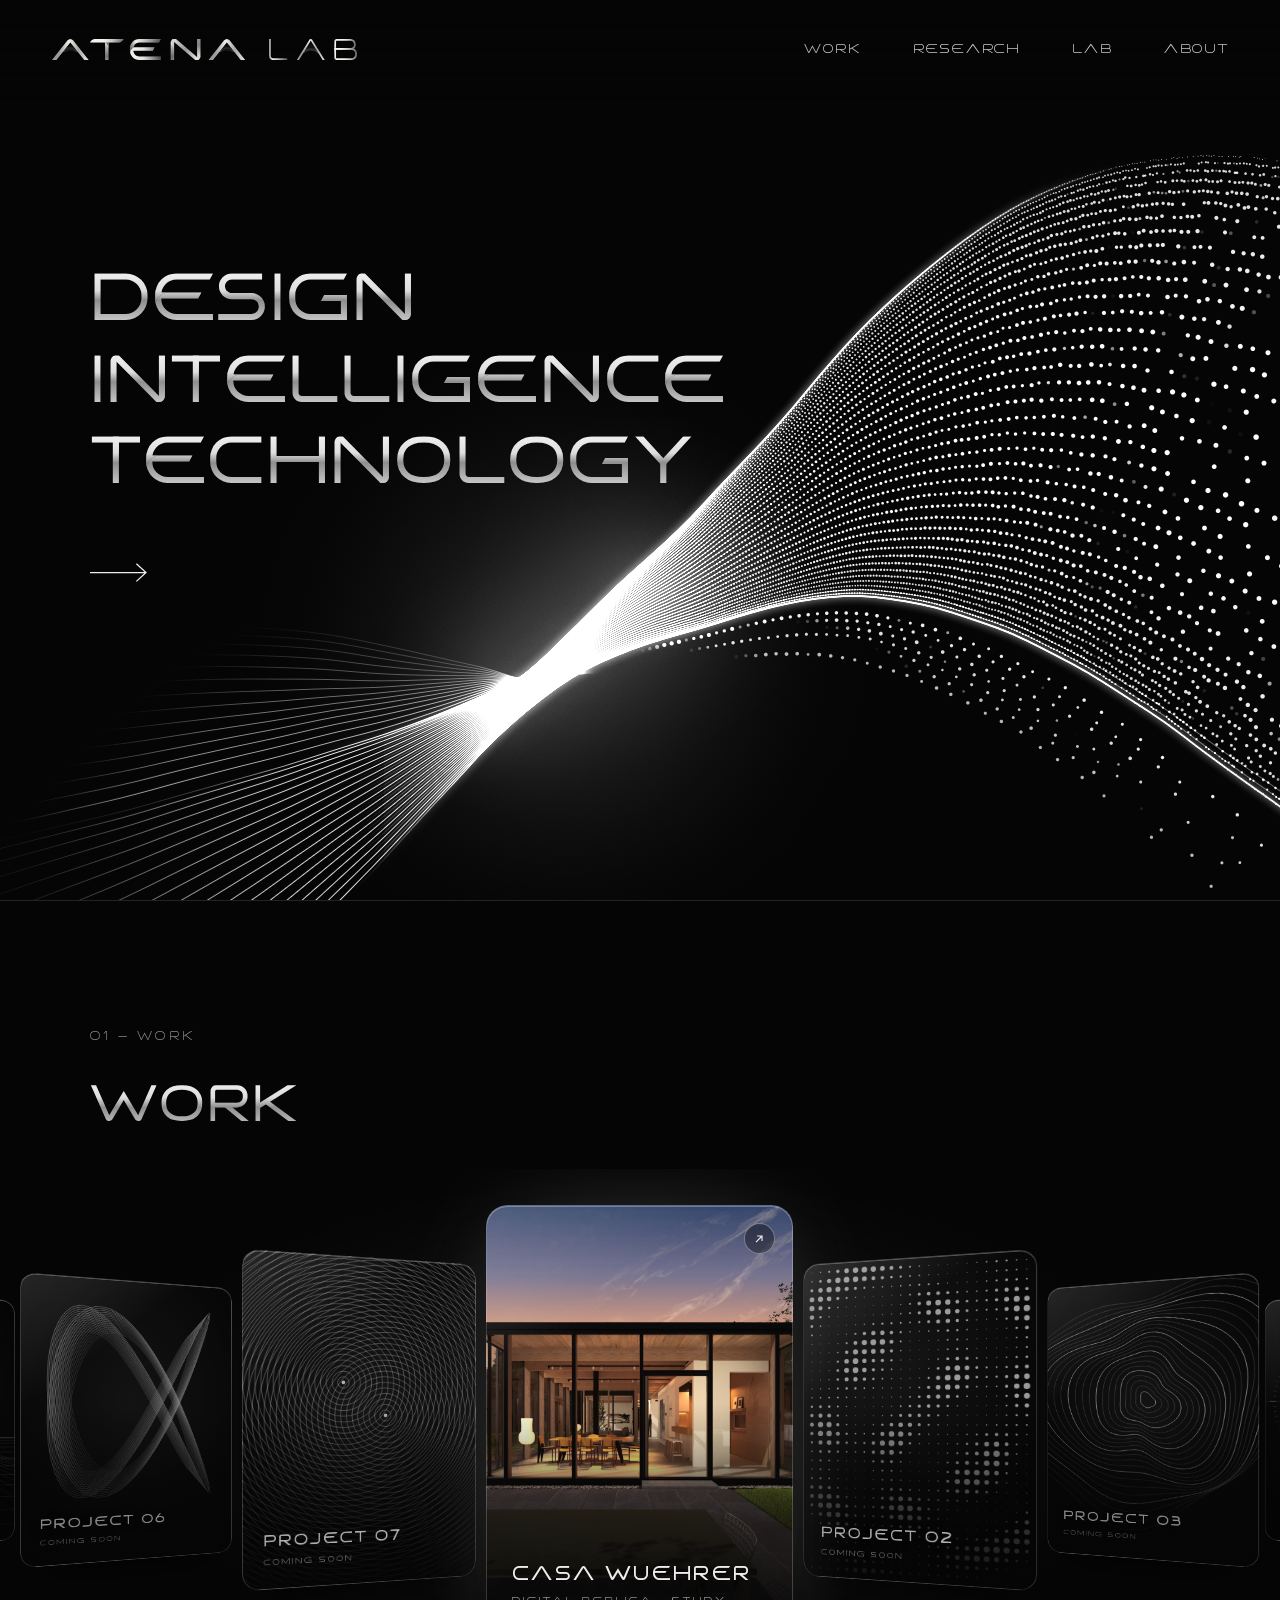
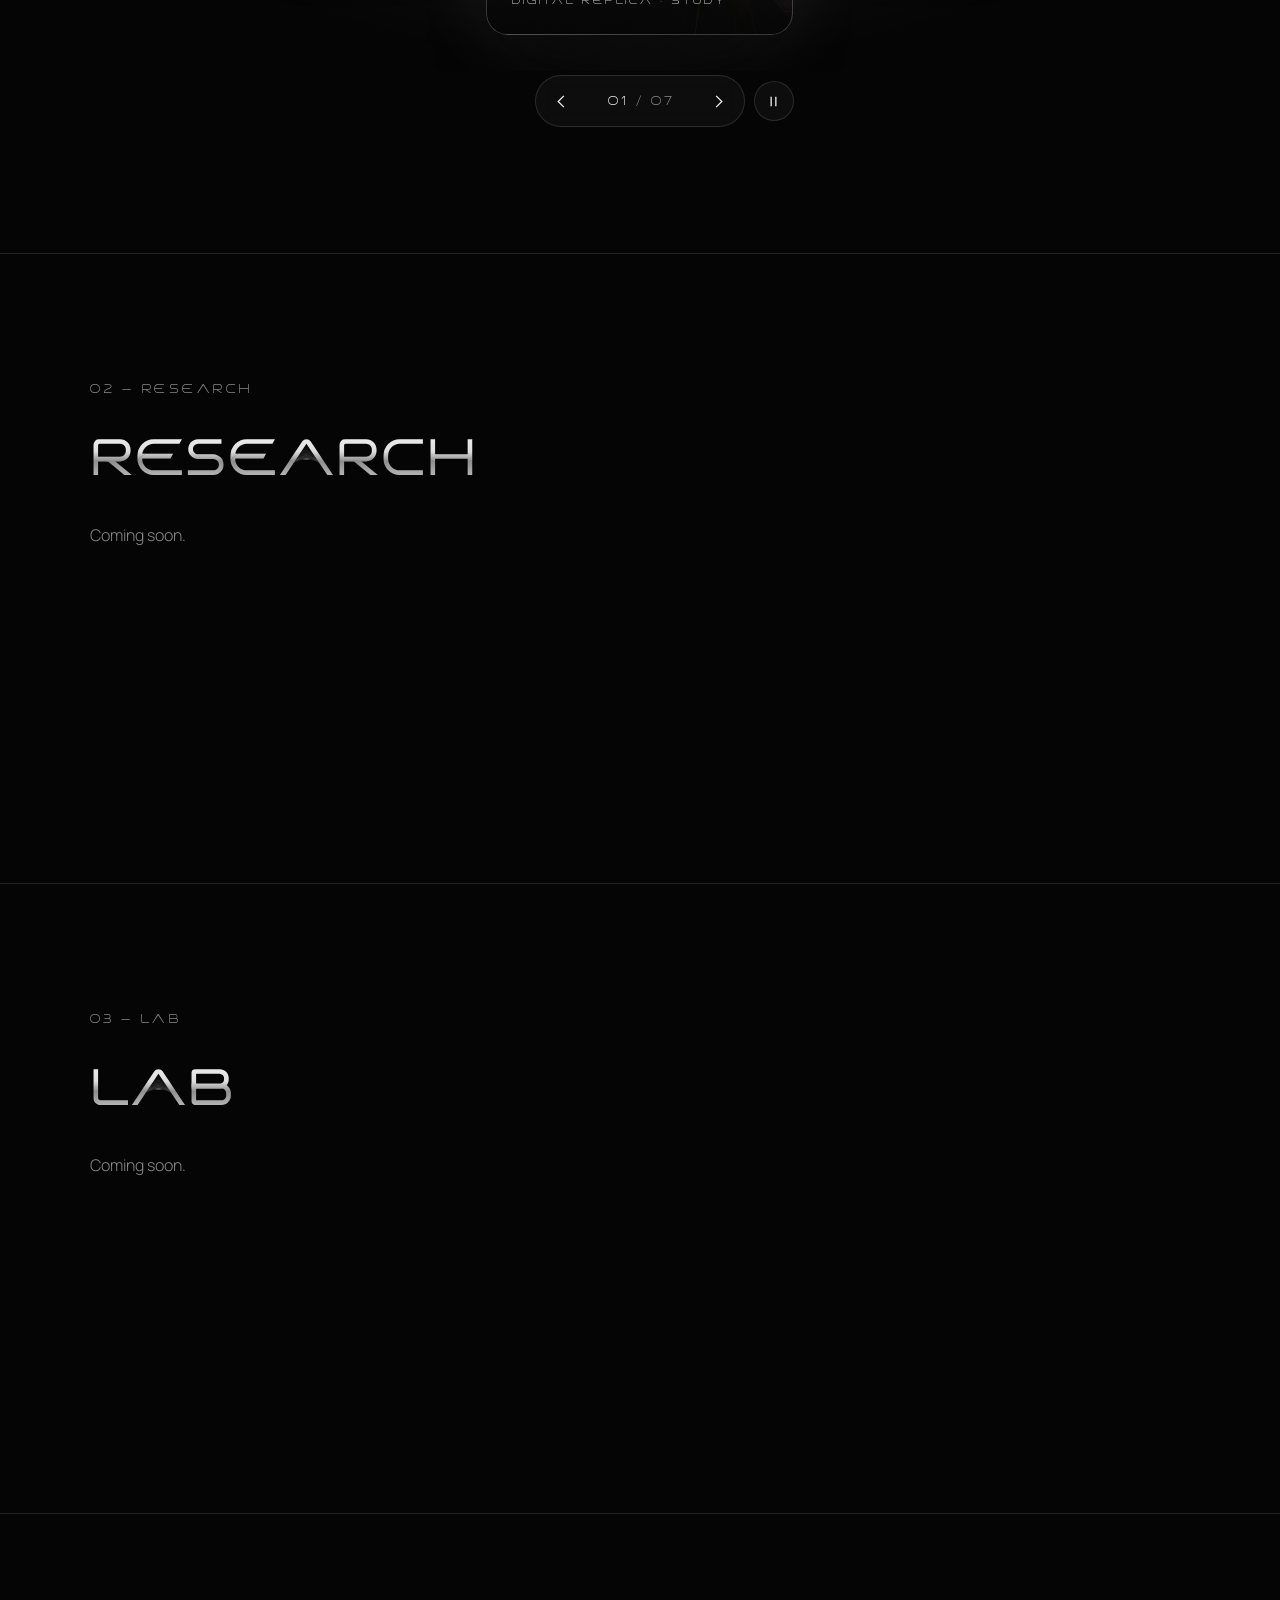
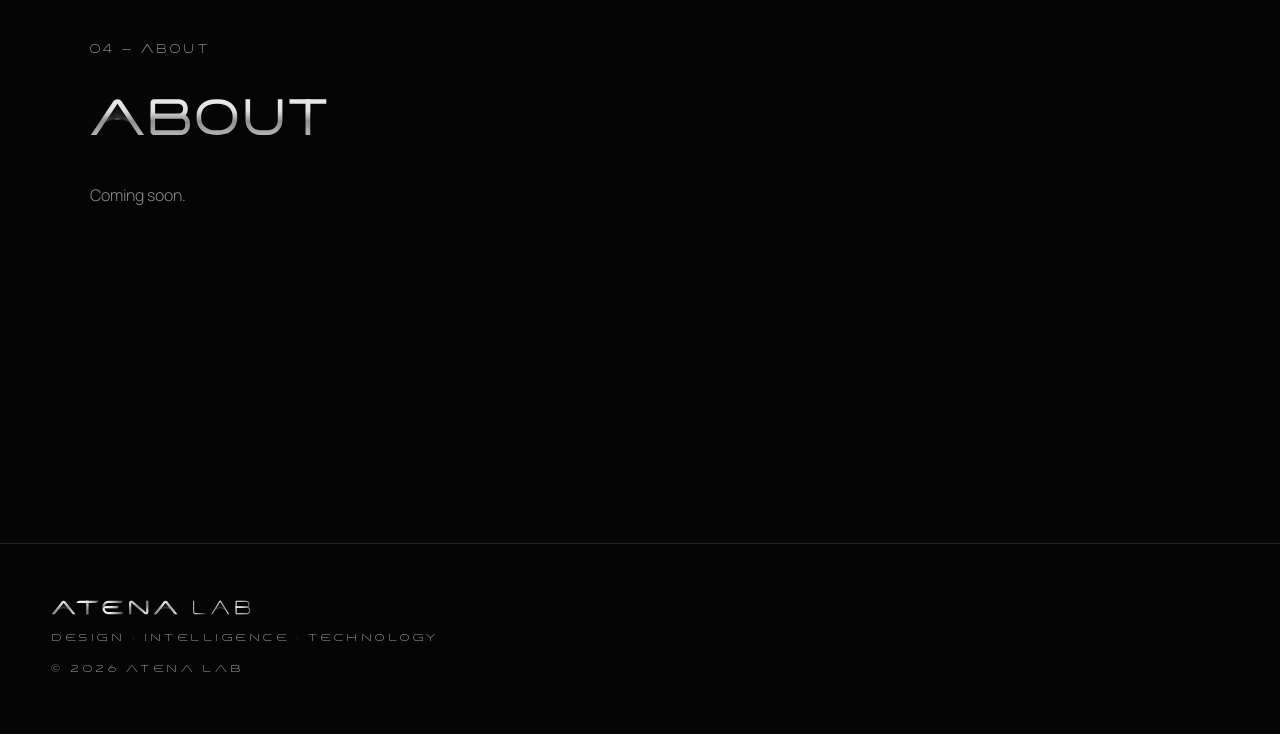
==== commit 4fed7c3e: "Barra de proyectos: Casa Wuehrer como primer proyecto, con enlace - La primera tarjeta pasa a ser Ca" ====
--- a/index.html
+++ b/index.html
@@ -17,6 +17,7 @@
   <link rel="preload" href="assets/fuentes/AtenaSansMetal-Regular.woff2" as="font" type="font/woff2" crossorigin>
   <link rel="stylesheet" href="css/style.css">
   <link rel="stylesheet" href="css/proyectos.css">
+  <link rel="stylesheet" href="css/titular.css">
 </head>
 <body>
   <header class="top">
@@ -59,7 +60,7 @@
                Con JavaScript, js/proyectos.js la reemplaza por la lista de js/proyectos-datos.js.
                Si cambian los proyectos, actualizar tambien estas lineas. -->
           <ul class="pb-track" role="list">
-            <li class="pb-item"><div class="pb-card"><img src="assets/proyectos/muestra-01.svg" alt="" width="1000" height="1400" loading="lazy"><span class="pb-cap"><span class="pb-titulo">Project 01</span><span class="pb-dato">Coming soon</span></span></div></li>
+            <li class="pb-item"><a class="pb-card" href="https://casa-wuehrer.pages.dev/" target="_blank" rel="noopener" aria-label="Casa Wuehrer, Digital replica · Study — open project site, opens in a new tab"><img src="assets/proyectos/casa-wuehrer.webp" alt="" width="1000" height="1400" loading="lazy"><span class="pb-cap"><span class="pb-titulo">Casa Wuehrer</span><span class="pb-dato">Digital replica · Study</span></span><span class="pb-ir" aria-hidden="true"><svg viewBox="0 0 16 16"><path d="M4,12 L12,4 M5.5,4 H12 V10.5"/></svg></span></a></li>
             <li class="pb-item"><div class="pb-card"><img src="assets/proyectos/muestra-02.svg" alt="" width="1000" height="1400" loading="lazy"><span class="pb-cap"><span class="pb-titulo">Project 02</span><span class="pb-dato">Coming soon</span></span></div></li>
             <li class="pb-item"><div class="pb-card"><img src="assets/proyectos/muestra-03.svg" alt="" width="1000" height="1400" loading="lazy"><span class="pb-cap"><span class="pb-titulo">Project 03</span><span class="pb-dato">Coming soon</span></span></div></li>
             <li class="pb-item"><div class="pb-card"><img src="assets/proyectos/muestra-04.svg" alt="" width="1000" height="1400" loading="lazy"><span class="pb-cap"><span class="pb-titulo">Project 04</span><span class="pb-dato">Coming soon</span></span></div></li>
@@ -112,6 +113,7 @@
   </footer>
 
   <script src="js/onda.js" defer></script>
+  <script src="js/titular.js" defer></script>
   <script src="js/main.js" defer></script>
   <script src="js/proyectos-datos.js" defer></script>
   <script src="js/proyectos.js" defer></script>
--- a/css/proyectos.css
+++ b/css/proyectos.css
@@ -96,6 +96,38 @@
 }
 .pb-card:focus-visible { outline: 2px solid #fff; outline-offset: 5px; }
 
+/* Insignia con flecha en la esquina, solo en las tarjetas que llevan a alguna parte (las que tienen «enlace»).
+   Mismo lenguaje que los botones de la barra: círculo de línea fina. */
+.pb-ir {
+  position: absolute; z-index: 2;
+  top: calc(var(--pb-w) * .06); right: calc(var(--pb-w) * .06);
+  display: grid; place-items: center;
+  width: clamp(26px, calc(var(--pb-w) * .1), 40px); aspect-ratio: 1;
+  border: 1px solid rgba(255, 255, 255, .34); border-radius: 50%;
+  background: rgba(5, 5, 5, .38);
+  color: var(--ink);
+  transition: background .4s, border-color .4s;
+}
+.pb-ir svg {
+  display: block; width: 42%; height: 42%;
+  fill: none; stroke: currentColor; stroke-width: 1.5;
+  transition: transform .4s cubic-bezier(.22, 1, .36, 1);
+}
+.pb.es-3d .pb-item.es-activa .pb-card:hover .pb-ir,
+.pb.es-3d .pb-item.es-activa .pb-card:focus-visible .pb-ir { background: rgba(255, 255, 255, .16); border-color: rgba(255, 255, 255, .6); }
+.pb.es-3d .pb-item.es-activa .pb-card:hover .pb-ir svg,
+.pb.es-3d .pb-item.es-activa .pb-card:focus-visible .pb-ir svg { transform: translate(1px, -1px); }
+
+/* ---------- Portadas a color (fotos, renders) ----------
+   La barra es en blanco y negro. Una portada a color se ve gris mientras está a un lado
+   y recupera su color cuando llega al centro. Para UNA portada se decide con el dato «color»
+   de js/proyectos-datos.js ("centro", "siempre" o "nunca"). Para TODAS a la vez, aquí:
+     · siempre a color: borrar la regla 1.
+     · siempre en gris: en la regla 1, quitar «:not(.es-activa)». */
+.pb.es-3d .pb-color-centro:not(.es-activa) .pb-card img { filter: grayscale(1); }   /* regla 1 */
+.pb-color-nunca .pb-card img { filter: grayscale(1); }
+.pb-color-centro .pb-card img { transition: filter .8s cubic-bezier(.22, 1, .36, 1); }
+
 /* ---------- Estado 3D: el arco ---------- */
 .pb.es-3d .pb-stage {
   height: calc(var(--pb-h) + 2 * var(--pb-aire));
@@ -192,5 +224,5 @@
 }
 
 @media (prefers-reduced-motion: reduce) {
-  .pb-card, .pb-btn { transition: none; }
-}
+  .pb-card, .pb-card img, .pb-ir, .pb-ir svg, .pb-btn { transition: none; }
+}
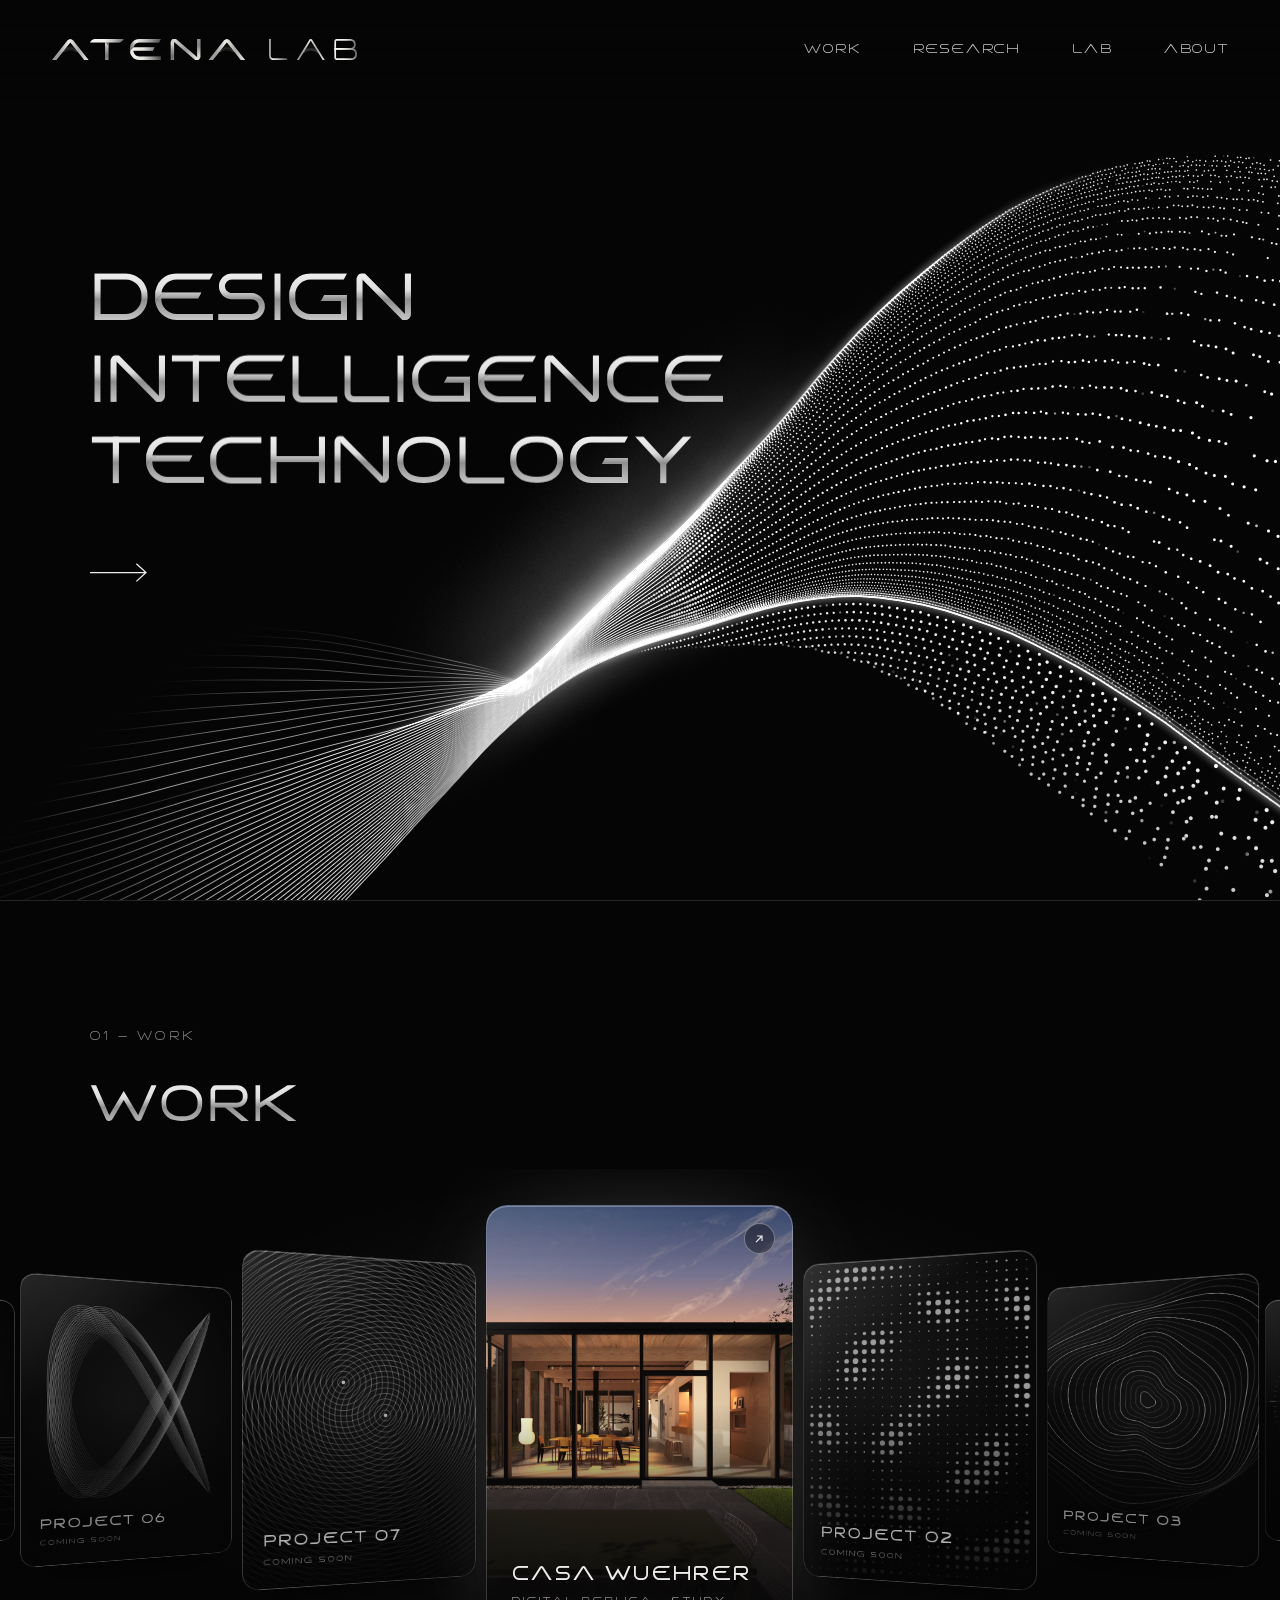
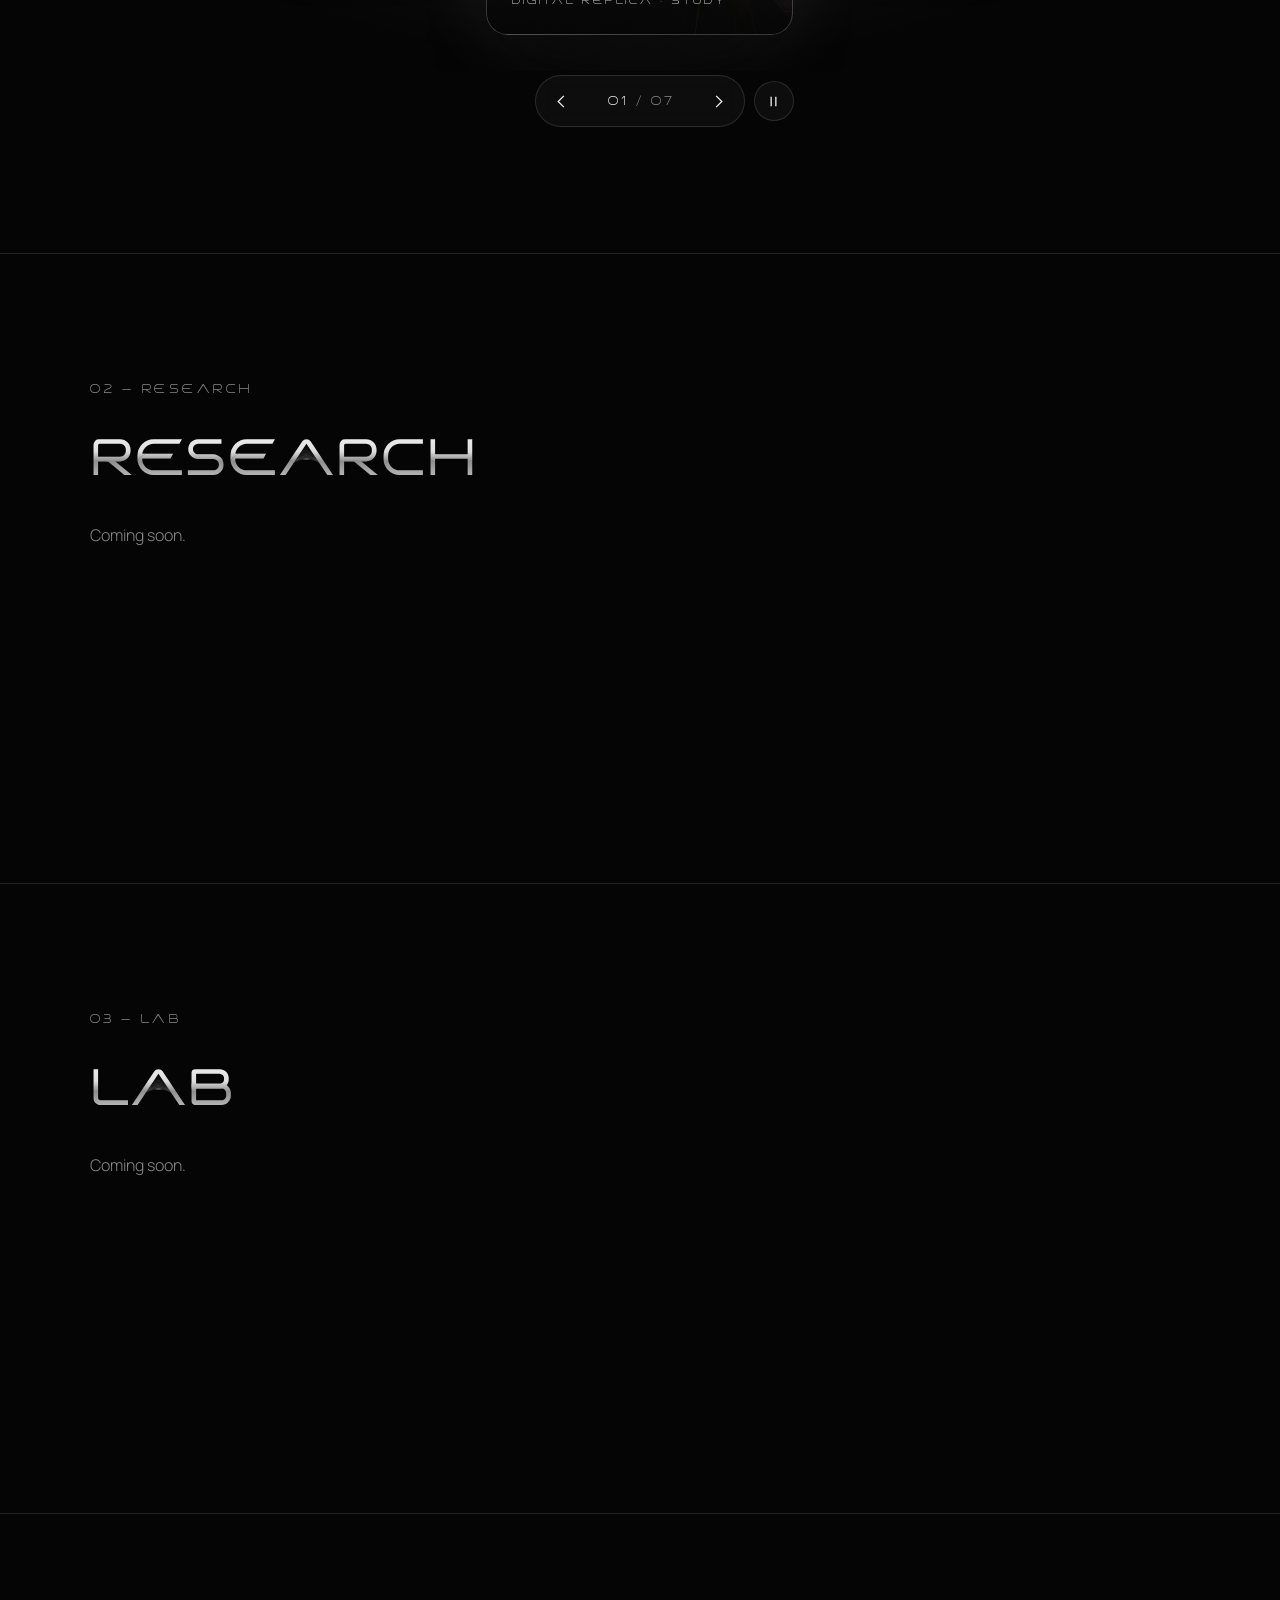
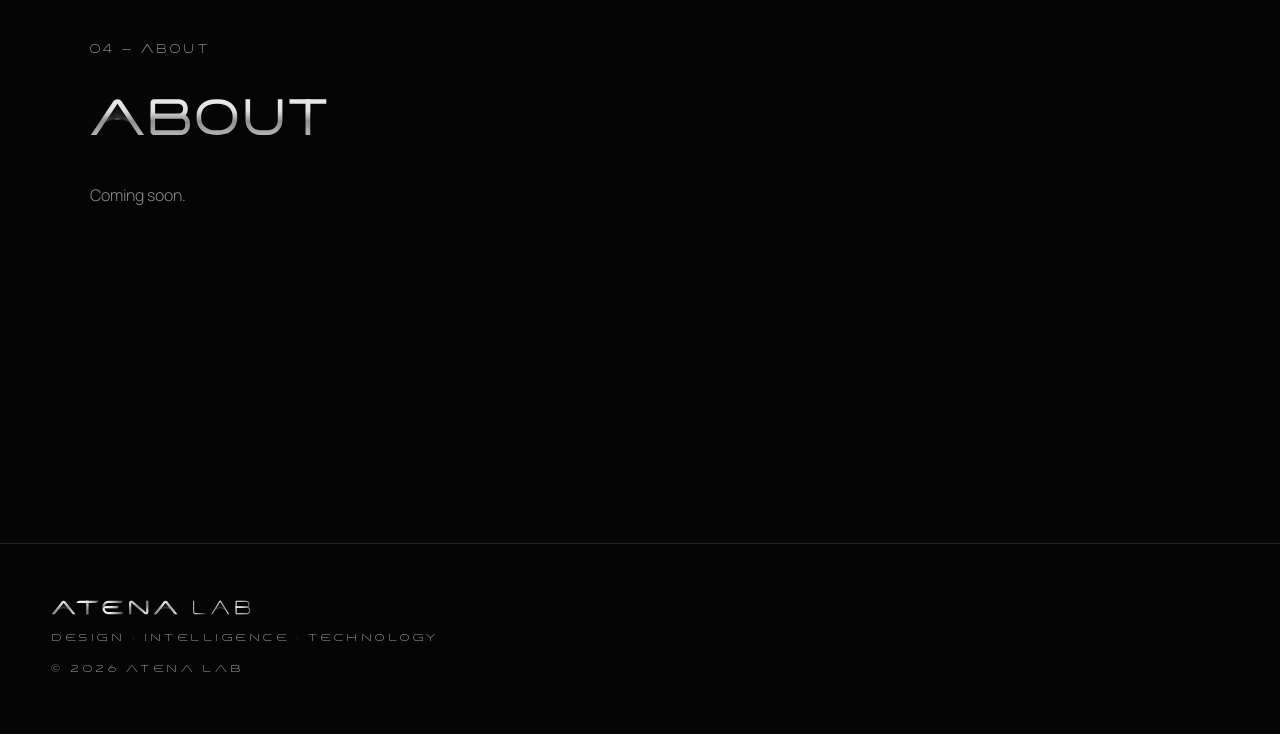
==== commit e7fdfa56: "Vista previa al compartir: imagen 1200x630 en JPG con ruta completa en atenalab.ai" ====
--- a/index.html
+++ b/index.html
@@ -8,7 +8,16 @@
   <meta name="theme-color" content="#050505">
   <meta property="og:title" content="Atena Lab">
   <meta property="og:description" content="Design · Intelligence · Technology">
-  <meta property="og:image" content="assets/marca/logo-atena-lab.webp">
+  <meta property="og:type" content="website">
+  <meta property="og:url" content="https://atenalab.ai/">
+  <meta property="og:site_name" content="Atena Lab">
+  <meta property="og:image" content="https://atenalab.ai/assets/marca/compartir-atena-lab.jpg">
+  <meta property="og:image:type" content="image/jpeg">
+  <meta property="og:image:width" content="1200">
+  <meta property="og:image:height" content="630">
+  <meta property="og:image:alt" content="Atena Lab — Design · Intelligence · Technology">
+  <meta name="twitter:card" content="summary_large_image">
+  <link rel="canonical" href="https://atenalab.ai/">
   <link rel="icon" href="assets/favicon.svg" type="image/svg+xml">
   <link rel="preconnect" href="https://fonts.googleapis.com">
   <link rel="preconnect" href="https://fonts.gstatic.com" crossorigin>
--- a/css/titular.css
+++ b/css/titular.css
@@ -0,0 +1,27 @@
+/* Atena Lab — el titular se mueve con el patrón.
+   js/titular.js parte cada línea del titular en letras (.tl-letra) y las mueve solo con
+   transform y opacity. Sin JavaScript nada de esto se aplica y el titular queda como siempre. */
+
+/* Cada letra es una cajita en línea: así se puede desplazar e inclinar sin mover a las demás.
+   El degradado de respaldo (para navegadores sin fuentes de color) ya le llega a cada letra por
+   la regla general «.hero h1 span» de style.css; aquí solo se le quita el «display: block». */
+.hero h1 .tl-letra {
+  display: inline-block;
+  transform-origin: 50% 60%;
+}
+
+/* La línea ya no pinta el degradado: lo pinta cada letra (si lo pintara la línea, recortado al
+   texto, se quedaría quieto mientras las letras se mueven). */
+.hero h1 .tl-linea { background: none; }
+
+/* Solo mientras algo se mueve: que el navegador tenga las letras listas para animar.
+   (Sin «transition»: se probó y encarece diez veces cada cuadro.) */
+.hero h1.tl-activo .tl-letra { will-change: transform, opacity; }
+
+/* Entrada al cargar. Con JavaScript activo el titular arranca oculto para que las letras entren
+   sin un parpadeo previo; js/titular.js lo destapa enseguida poniendo «tl-listo» en el h1.
+   Si ese archivo no llegara a cargar, el titular aparece solo a los 2,5 s. */
+@media (scripting: enabled) and (prefers-reduced-motion: no-preference) {
+  .hero h1:not(.tl-listo) > span { animation: tl-espera .5s 2.5s both; }
+}
+@keyframes tl-espera { from { opacity: 0; } to { opacity: 1; } }
